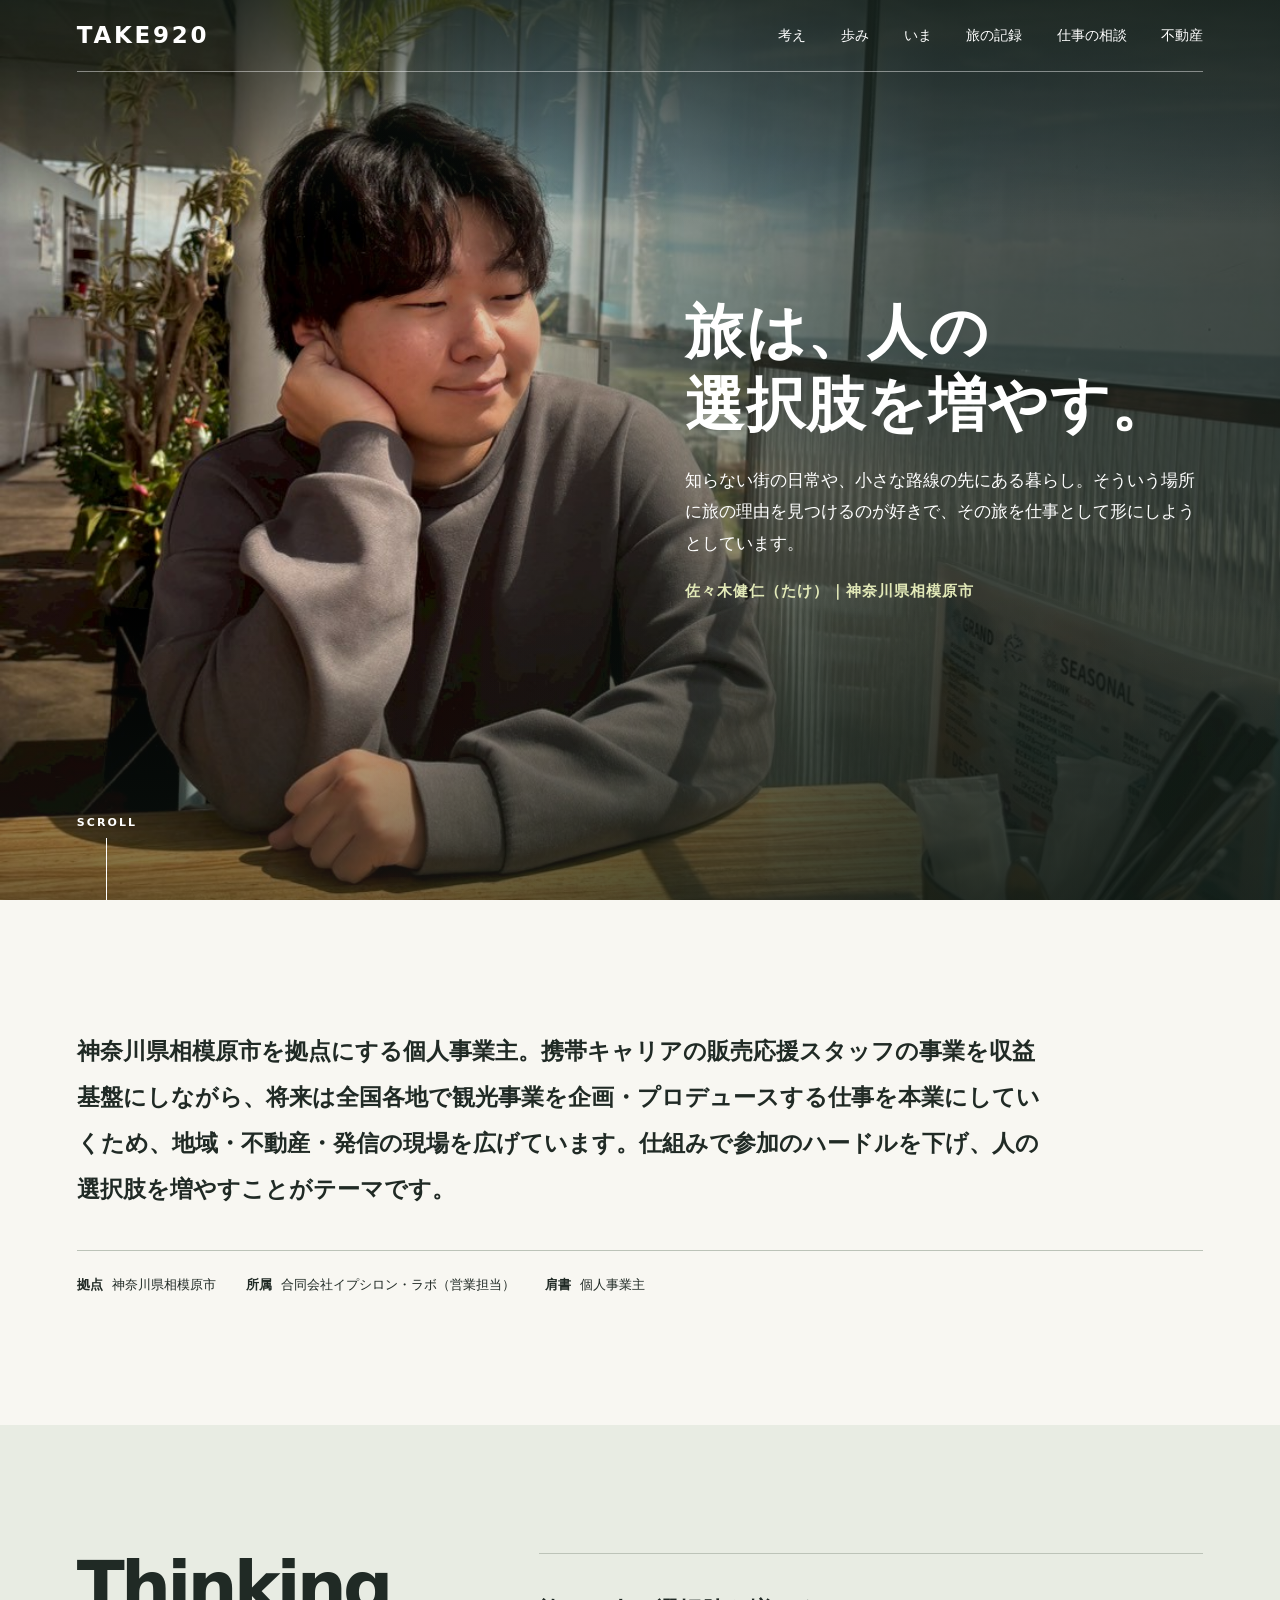
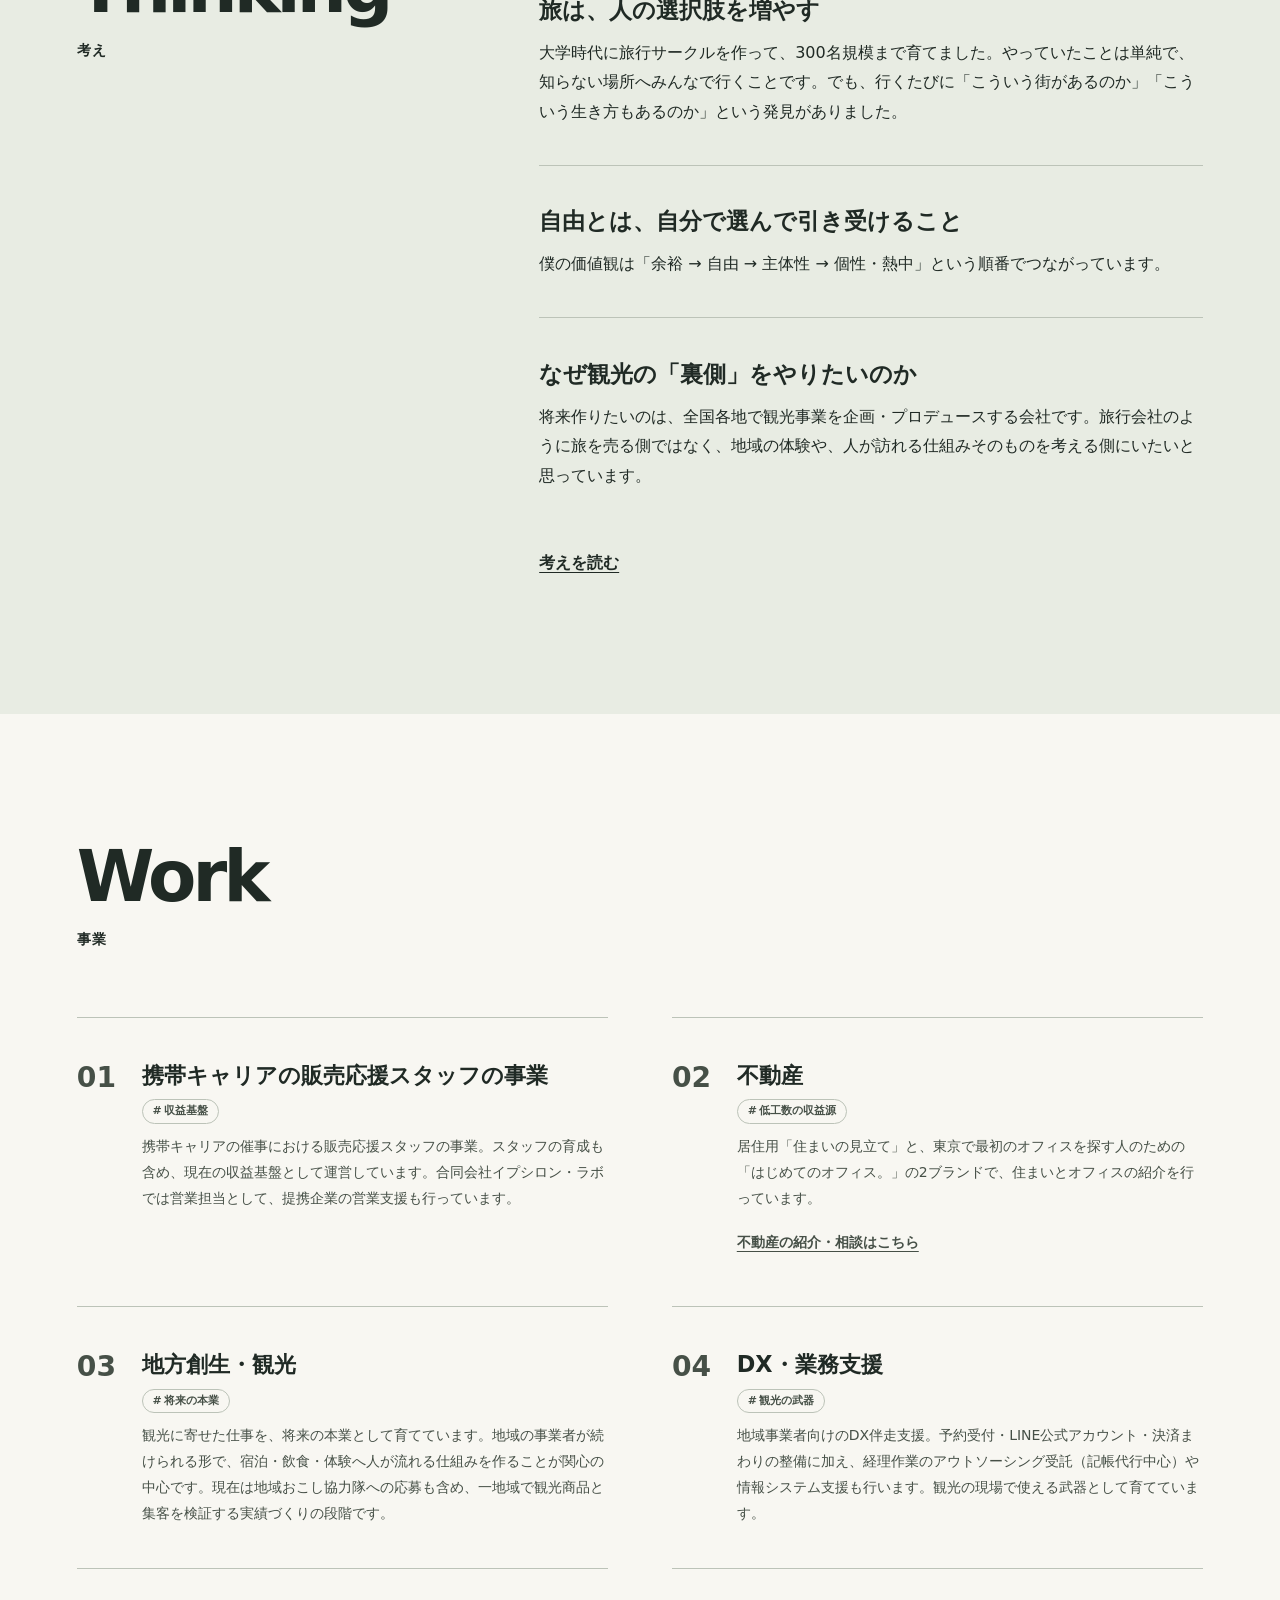
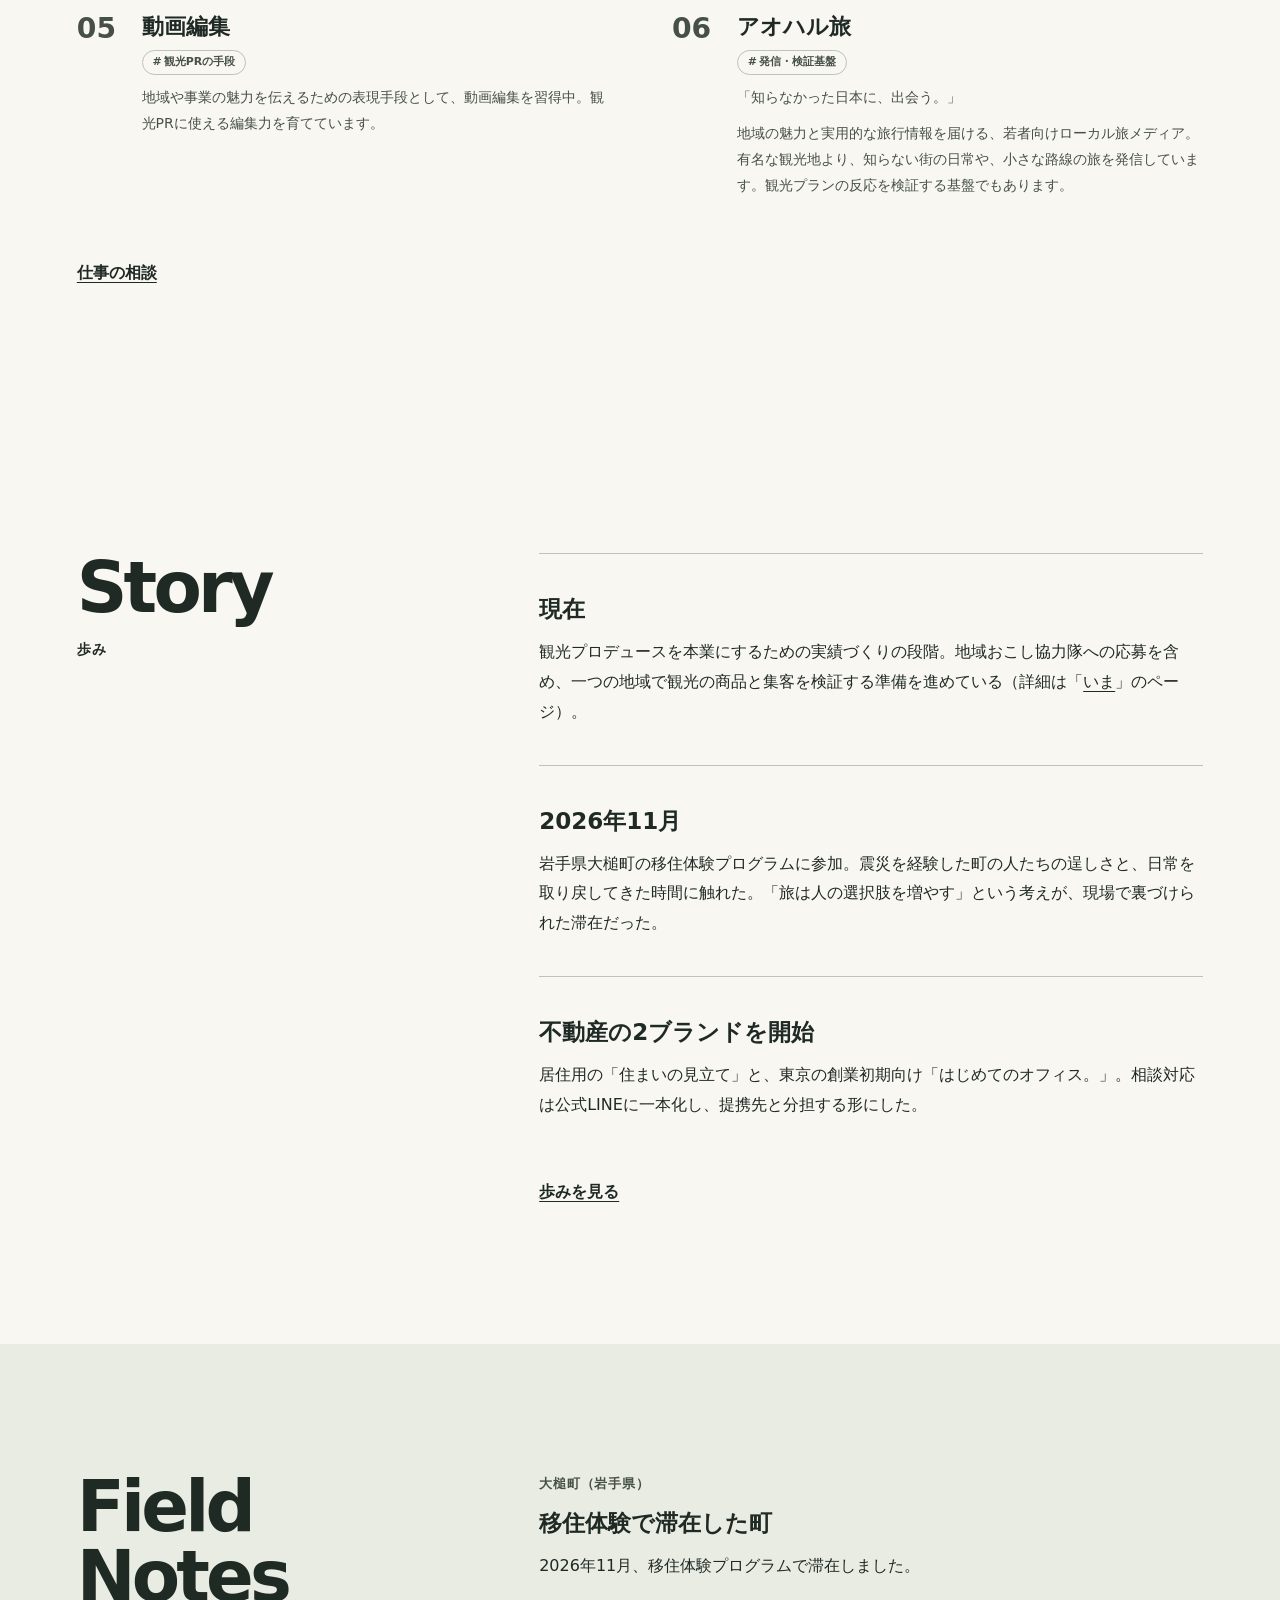
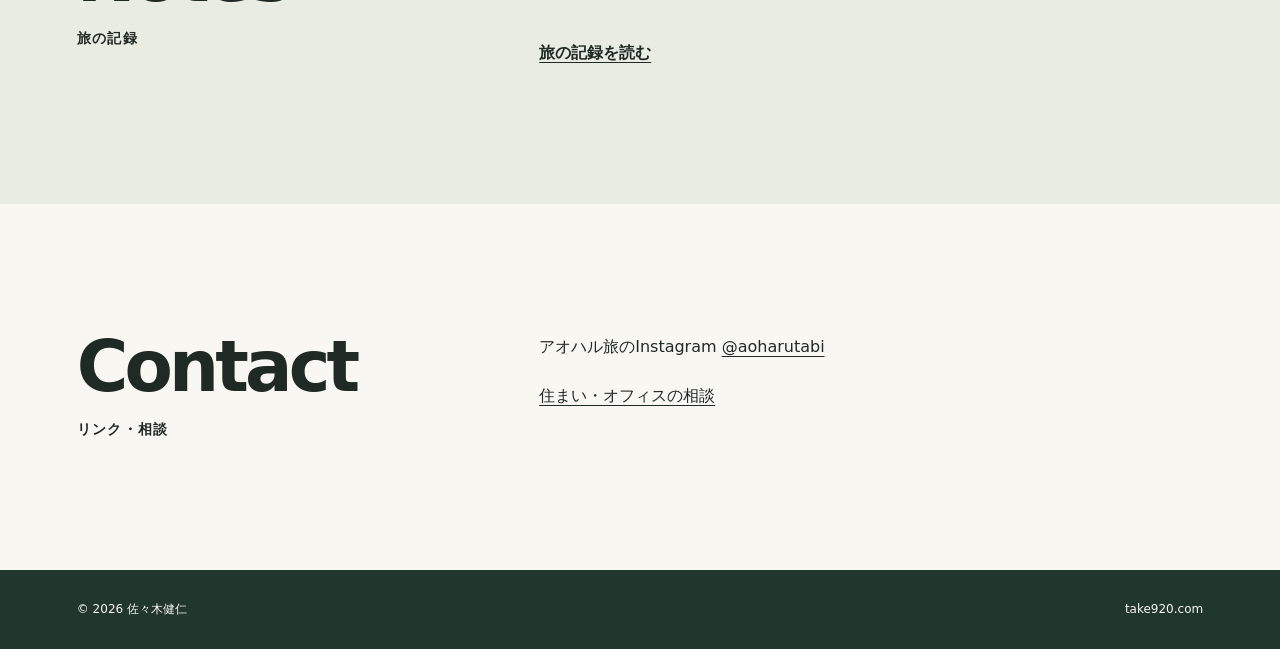
==== index.html @ 91b03bbb "全部入り再設計：トップページと共通CSSを更新" ====
<!DOCTYPE html>
<html lang="ja">
<head>
<meta charset="UTF-8">
<meta name="viewport" content="width=device-width, initial-scale=1.0">
<title>佐々木健仁（たけ）｜TAKE920</title>
<meta name="description" content="神奈川県相模原市の個人事業主、佐々木健仁（たけ）の紹介サイト。携帯キャリアの販売応援スタッフの事業を収益基盤に、全国各地で観光事業を企画・プロデュースする会社づくりを目指しています。">
<link rel="stylesheet" href="./style.css">
</head>
<body class="home">
<header>
  <div class="header-inner">
    <a class="wordmark" href="./" aria-label="TAKE920 トップページ" aria-current="page">TAKE920</a>
    <nav aria-label="サイトナビゲーション">
      <a href="./thinking/">考え</a>
      <a href="./story/">歩み</a>
      <a href="./now/">いま</a>
      <a href="./fieldnotes/">旅の記録</a>
      <a href="./work/">仕事の相談</a>
      <a href="./realestate/">不動産</a>
    </nav>
  </div>
</header>
<main>
  <div class="hero">
    <img class="hero-image" src="./profile-take-20250511.jpg" width="1108" height="1477" alt="佐々木健仁" fetchpriority="high">
    <div class="hero-inner">
      <div class="hero-heading">
        <h1><span>旅は、人の</span><span>選択肢を増やす。</span></h1>
        <p class="hero-summary">知らない街の日常や、小さな路線の先にある暮らし。そういう場所に旅の理由を見つけるのが好きで、その旅を仕事として形にしようとしています。</p>
        <p class="kicker hero-credit">佐々木健仁（たけ）｜神奈川県相模原市</p>
      </div>
      <a class="scroll-link" href="#intro" aria-label="紹介へスクロール">SCROLL</a>
    </div>
  </div>

  <div class="intro layout-width" id="intro">
    <p class="lead">神奈川県相模原市を拠点にする個人事業主。携帯キャリアの販売応援スタッフの事業を収益基盤にしながら、将来は全国各地で観光事業を企画・プロデュースする仕事を本業にしていくため、地域・不動産・発信の現場を広げています。仕組みで参加のハードルを下げ、人の選択肢を増やすことがテーマです。</p>
    <dl class="meta">
      <div class="item"><dt>拠点</dt><dd>神奈川県相模原市</dd></div>
      <div class="item"><dt>所属</dt><dd>合同会社イプシロン・ラボ（営業担当）</dd></div>
      <div class="item"><dt>肩書</dt><dd>個人事業主</dd></div>
    </dl>
  </div>

  <section class="panel vision">
    <div class="panel-inner layout-width">
      <h2><span class="heading-en" lang="en">Thinking</span><span class="heading-ja">考え</span></h2>
      <div class="panel-content">
        <article class="entry">
          <h3>旅は、人の選択肢を増やす</h3>
          <p class="text">大学時代に旅行サークルを作って、300名規模まで育てました。やっていたことは単純で、知らない場所へみんなで行くことです。でも、行くたびに「こういう街があるのか」「こういう生き方もあるのか」という発見がありました。</p>
        </article>
        <article class="entry">
          <h3>自由とは、自分で選んで引き受けること</h3>
          <p class="text">僕の価値観は「余裕 → 自由 → 主体性 → 個性・熱中」という順番でつながっています。</p>
        </article>
        <article class="entry">
          <h3>なぜ観光の「裏側」をやりたいのか</h3>
          <p class="text">将来作りたいのは、全国各地で観光事業を企画・プロデュースする会社です。旅行会社のように旅を売る側ではなく、地域の体験や、人が訪れる仕組みそのものを考える側にいたいと思っています。</p>
        </article>
        <a class="editorial-link" href="./thinking/">考えを読む</a>
      </div>
    </div>
  </section>

  <section class="panel business" id="business">
    <div class="panel-inner layout-width">
      <h2><span class="heading-en" lang="en">Work</span><span class="heading-ja">事業</span></h2>
      <div class="panel-content">
        <ol class="biz" role="list">
          <li>
            <span class="num" aria-hidden="true">01</span>
            <div>
              <h3 class="name">携帯キャリアの販売応援スタッフの事業<span class="separator">｜</span><span class="tag">収益基盤</span></h3>
              <p class="desc">携帯キャリアの催事における販売応援スタッフの事業。スタッフの育成も含め、現在の収益基盤として運営しています。合同会社イプシロン・ラボでは営業担当として、提携企業の営業支援も行っています。</p>
            </div>
          </li>
          <li>
            <span class="num" aria-hidden="true">02</span>
            <div>
              <h3 class="name">不動産<span class="separator">｜</span><span class="tag">低工数の収益源</span></h3>
              <p class="desc">居住用「住まいの見立て」と、東京で最初のオフィスを探す人のための「はじめてのオフィス。」の2ブランドで、住まいとオフィスの紹介を行っています。</p>
              <p class="desc business-link"><a href="./realestate/">不動産の紹介・相談はこちら</a></p>
            </div>
          </li>
          <li>
            <span class="num" aria-hidden="true">03</span>
            <div>
              <h3 class="name">地方創生・観光<span class="separator">｜</span><span class="tag">将来の本業</span></h3>
              <p class="desc">観光に寄せた仕事を、将来の本業として育てています。地域の事業者が続けられる形で、宿泊・飲食・体験へ人が流れる仕組みを作ることが関心の中心です。現在は地域おこし協力隊への応募も含め、一地域で観光商品と集客を検証する実績づくりの段階です。</p>
            </div>
          </li>
          <li>
            <span class="num" aria-hidden="true">04</span>
            <div>
              <h3 class="name">DX・業務支援<span class="separator">｜</span><span class="tag">観光の武器</span></h3>
              <p class="desc">地域事業者向けのDX伴走支援。予約受付・LINE公式アカウント・決済まわりの整備に加え、経理作業のアウトソーシング受託（記帳代行中心）や情報システム支援も行います。観光の現場で使える武器として育てています。</p>
            </div>
          </li>
          <li>
            <span class="num" aria-hidden="true">05</span>
            <div>
              <h3 class="name">動画編集<span class="separator">｜</span><span class="tag">観光PRの手段</span></h3>
              <p class="desc">地域や事業の魅力を伝えるための表現手段として、動画編集を習得中。観光PRに使える編集力を育てています。</p>
            </div>
          </li>
          <li>
            <span class="num" aria-hidden="true">06</span>
            <div>
              <h3 class="name">アオハル旅<span class="separator">｜</span><span class="tag">発信・検証基盤</span></h3>
              <p class="desc">「知らなかった日本に、出会う。」</p>
              <p class="desc">地域の魅力と実用的な旅行情報を届ける、若者向けローカル旅メディア。有名な観光地より、知らない街の日常や、小さな路線の旅を発信しています。観光プランの反応を検証する基盤でもあります。</p>
            </div>
          </li>
        </ol>
        <a class="editorial-link" href="./work/">仕事の相談</a>
      </div>
    </div>
  </section>

  <section class="panel story-preview">
    <div class="panel-inner layout-width">
      <h2><span class="heading-en" lang="en">Story</span><span class="heading-ja">歩み</span></h2>
      <div class="panel-content">
        <ol class="timeline" role="list">
          <li>
            <h3>現在</h3>
            <p class="text">観光プロデュースを本業にするための実績づくりの段階。地域おこし協力隊への応募を含め、一つの地域で観光の商品と集客を検証する準備を進めている（詳細は「<a href="./now/">いま</a>」のページ）。</p>
          </li>
          <li>
            <h3>2026年11月</h3>
            <p class="text">岩手県大槌町の移住体験プログラムに参加。震災を経験した町の人たちの逞しさと、日常を取り戻してきた時間に触れた。「旅は人の選択肢を増やす」という考えが、現場で裏づけられた滞在だった。</p>
          </li>
          <li>
            <h3>不動産の2ブランドを開始</h3>
            <p class="text">居住用の「住まいの見立て」と、東京の創業初期向け「はじめてのオフィス。」。相談対応は公式LINEに一本化し、提携先と分担する形にした。</p>
          </li>
        </ol>
        <a class="editorial-link" href="./story/">歩みを見る</a>
      </div>
    </div>
  </section>

  <section class="panel field-preview">
    <div class="panel-inner layout-width">
      <h2><span class="heading-en" lang="en">Field Notes</span><span class="heading-ja">旅の記録</span></h2>
      <div class="panel-content">
        <p class="field-location">大槌町（岩手県）</p>
        <article class="entry">
          <h3>移住体験で滞在した町</h3>
          <p class="text">2026年11月、移住体験プログラムで滞在しました。</p>
        </article>
        <a class="editorial-link" href="./fieldnotes/">旅の記録を読む</a>
      </div>
    </div>
  </section>

  <section class="panel contact">
    <div class="panel-inner layout-width">
      <h2><span class="heading-en" lang="en">Contact</span><span class="heading-ja">リンク・相談</span></h2>
      <div class="panel-content">
        <p class="text">アオハル旅のInstagram <a href="https://www.instagram.com/aoharutabi/" rel="noopener">@aoharutabi</a></p>
        <p class="text"><a href="./realestate/">住まい・オフィスの相談</a></p>
      </div>
    </div>
  </section>

</main>
<footer>
  <div class="footer-inner layout-width">
    <span>© 2026 佐々木健仁</span>
    <span>take920.com</span>
  </div>
</footer>
</body>
</html>
---- style.css ----
:root {
  color-scheme: light;
  --paper: #f8f7f2;
  --ink: #202a25;
  --secondary: #465047;
  --rule: #bcc3b8;
  --wash: #e8ece3;
  --deep: #21362d;
  --accent: #e2e9b8;
  --gutter: clamp(22px, 6vw, 96px);
  --reading: 42em;
}

* { box-sizing: border-box; }

body {
  margin: 0;
  background: var(--paper);
  color: var(--ink);
  font-family: "Hiragino Sans", "Yu Gothic", Meiryo, system-ui, sans-serif;
  line-height: 1.85;
}

h1, h2, h3, p, dl, dd, ol { margin: 0; }
a { color: inherit; text-underline-offset: .26em; }
a:focus-visible { outline: 2px solid currentColor; outline-offset: 5px; }
.layout-width { width: min(100% - 2 * var(--gutter), 1200px); margin-inline: auto; }

header {
  position: absolute;
  z-index: 1;
  inset: 0 0 auto;
  color: #fff;
}

.header-inner {
  display: flex;
  align-items: center;
  justify-content: space-between;
  gap: 14px;
  margin-inline: var(--gutter);
  min-height: 72px;
  border-bottom: 1px solid #ffffff70;
}

.wordmark { font-size: clamp(15px, 2vw, 23px); font-weight: 900; letter-spacing: .12em; }
nav { display: flex; flex-wrap: wrap; justify-content: flex-end; gap: 4px clamp(12px, 2.7vw, 40px); }
nav a { padding-block: 10px; font-size: clamp(11px, 1.1vw, 14px); text-decoration: none; }
nav a:hover { text-decoration: underline; }

.hero {
  position: relative;
  isolation: isolate;
  display: grid;
  min-height: 100vh;
  min-height: 100svh;
  background: var(--deep);
  color: #fff;
}

.hero-image, .hero::after {
  position: absolute;
  z-index: -1;
  inset: 0;
  width: 100%;
  height: 100%;
}

.hero-image { object-fit: cover; object-position: center 53%; }

.hero::after {
  content: "";
  background:
    linear-gradient(180deg, #111c17bf 0%, transparent 25%, transparent 66%, #111c1799 100%),
    linear-gradient(90deg, transparent 29%, #111c17b3 73%, #111c17c7);
}

.hero-inner {
  display: grid;
  align-items: center;
  padding: 112px var(--gutter);
}

.hero-heading { justify-self: end; width: min(46%, 670px); }
.kicker { color: var(--accent); font-size: clamp(11px, 1.2vw, 15px); font-weight: 700; letter-spacing: .18em; }
.hero h1 { margin-top: 14px; font-size: clamp(40px, 6.7vw, 112px); line-height: 1.16; letter-spacing: .025em; }
.hero h1 > span { display: block; }
.hero h1 .hero-subtitle { margin-top: .4em; font-size: .48em; letter-spacing: .12em; }
.hero-english, .heading-en { font-family: system-ui, sans-serif; }

.scroll-link {
  position: absolute;
  bottom: 0;
  left: var(--gutter);
  display: grid;
  justify-items: center;
  gap: 9px;
  font: 650 11px/1.2 system-ui, sans-serif;
  letter-spacing: .19em;
  text-decoration: none;
}

.scroll-link::after { content: ""; width: 1px; height: clamp(32px, 7vh, 62px); background: currentColor; }
.scroll-link:hover { color: var(--accent); }

.estate .hero-heading { justify-self: start; width: auto; }
.estate .hero-image { object-position: 57% center; }
.estate .hero::after {
  background:
    linear-gradient(180deg, #111c17a6 0%, transparent 29%, transparent 66%, #111c1799 100%),
    linear-gradient(90deg, #111c17bb, #111c1766 48%, transparent 82%);
}

.intro {
  display: grid;
  gap: clamp(18px, 3vw, 44px);
  padding-block: clamp(64px, 10vw, 150px);
}

.lead { max-width: var(--reading); font-size: clamp(17px, 2vw, 23px); line-height: 2; font-weight: 600; }
.estate .intro .lead + .lead { font-size: clamp(16px, 1.65vw, 20px); font-weight: 400; }
.meta { display: flex; flex-wrap: wrap; gap: 8px 30px; padding-top: 22px; border-top: 1px solid var(--rule); font-size: 13px; }
.meta dt, .meta dd { display: inline; }
.meta dt { margin-right: 9px; font-weight: 700; }

.panel { padding-block: clamp(65px, 10vw, 145px); }
.panel-inner {
  display: grid;
  grid-template-columns: minmax(0, .9fr) minmax(0, 1.5fr);
  align-items: start;
  gap: clamp(26px, 5vw, 92px);
}

.heading-en {
  display: block;
  font-size: clamp(40px, 5.5vw, 88px);
  font-weight: 850;
  line-height: 1;
  letter-spacing: -.055em;
}

.heading-ja { display: block; margin-top: 14px; font-size: 14px; font-weight: 650; letter-spacing: .09em; }
.text { max-width: var(--reading); }
.text + .text { margin-top: 1.2em; }
.vision, .consultation { background: var(--wash); }
.campaign, .values-section { background: var(--deep); color: var(--paper); }
.campaign .heading-en, .values-section .heading-en { color: var(--accent); }
.campaign .text { font-size: clamp(16px, 2vw, 23px); }
.values { font-size: clamp(18px, 2.1vw, 28px); font-weight: 700; color: var(--accent); margin-bottom: 18px; }
.arrow { margin-inline: .25em; }

.business .panel-inner { grid-template-columns: 1fr; }
.biz { display: grid; grid-template-columns: repeat(2, minmax(0, 1fr)); gap: 0 clamp(28px, 5vw, 76px); padding: 0; list-style: none; }
.biz li, .brand { padding-block: clamp(20px, 3.2vw, 44px); border-top: 1px solid var(--rule); }
.biz li { display: grid; grid-template-columns: auto minmax(0, 1fr); gap: clamp(12px, 2vw, 28px); }
.num { color: var(--secondary); font: 600 clamp(19px, 2.2vw, 30px)/1.35 system-ui, sans-serif; font-variant-numeric: tabular-nums; }
.name { font-size: clamp(17px, 1.75vw, 23px); line-height: 1.5; }
.desc { margin-top: 10px; color: var(--secondary); font-size: 14px; }
.tag {
  display: table;
  margin-top: 7px;
  padding: 3px 10px;
  border: 1px solid var(--rule);
  border-radius: 999px;
  color: var(--secondary);
  font-size: 11px;
  font-weight: 600;
  line-height: 1.5;
}

.tag::before { content: "#" / ""; margin-right: .18em; }
.separator { position: absolute; width: 1px; height: 1px; overflow: hidden; clip-path: inset(50%); }
.business-link a, .back-link a { display: inline-block; padding-block: 9px; font-weight: 700; }
.brand-tagline .tag { margin-bottom: 7px; }
.brand-link { margin-top: 18px; }
.brand-link a {
  display: inline-block;
  padding: 12px 18px;
  background: var(--deep);
  color: #fff;
  font-size: 14px;
  font-weight: 700;
  text-decoration: none;
}
.brand-link a:hover { background: #365143; text-decoration: underline; }
.back-link { padding-block: 34px; }
footer { background: var(--deep); color: var(--paper); }
.footer-inner { display: flex; flex-wrap: wrap; justify-content: space-between; gap: 10px; padding-block: 28px; font-size: 12px; }

@media (max-width: 780px) {
  .header-inner { min-height: 60px; }
  .hero-image { object-position: 43% center; }
  .hero::after, .estate .hero::after {
    background: linear-gradient(180deg, #111c17bf, transparent 23%, transparent 40%, #111c17eb 100%);
  }
  .hero-inner { align-items: end; padding-bottom: 112px; }
  .hero-heading { justify-self: start; width: auto; }
  .hero h1 { font-size: clamp(38px, 10.8vw, 70px); }
  .panel-inner, .biz { grid-template-columns: 1fr; }
  .heading-ja { margin-top: 9px; }
}

@media (prefers-reduced-motion: no-preference) {
  .hero-heading > *, .hero h1 > span { animation: arrive .65s ease-out both; }
  .hero h1 { animation: none; }
  .hero h1 > span:first-child { animation-delay: .13s; }
  .hero h1 > span + span { animation-delay: .28s; }

  @supports (animation-timeline: view()) {
    .panel h2 {
      animation: arrive linear both;
      animation-timeline: view();
      animation-range: entry 10% entry 85%;
    }
  }

  @keyframes arrive {
    from { opacity: .45; transform: translateY(12px); }
    to { opacity: 1; transform: translateY(0); }
  }
}

.consultation .heading-en { font-size: clamp(40px, 4.6vw, 72px); }

@media (prefers-color-scheme: dark) {
  :root {
    color-scheme: dark;
    --paper: #18211c;
    --ink: #f1f2e9;
    --secondary: #c9d2c5;
    --rule: #526156;
    --wash: #232f27;
    --deep: #263b31;
  }

  .campaign, .values-section, footer { color: var(--ink); }
}

.wordmark { text-decoration: none; }
nav a[aria-current="page"] { text-decoration: underline; text-underline-offset: .4em; }

.home .hero h1 {
  margin-top: 0;
  max-width: 11em;
  font-size: clamp(37px, 4.6vw, 78px);
  line-height: 1.24;
}

.hero-summary {
  max-width: 31em;
  margin-top: 24px;
  font-size: clamp(14px, 1.3vw, 18px);
  line-height: 1.9;
}

.hero-credit { margin-top: 18px; letter-spacing: .07em; }
.field-preview { background: var(--wash); }
.field-preview .field-location + .entry { border-top: 0; padding-top: 4px; }

.chapter header { position: relative; background: var(--deep); }
.chapter-hero {
  padding-block: clamp(64px, 10vw, 148px);
  background: var(--deep);
  color: #f8f7f2;
}

.chapter-hero .heading-en {
  color: var(--accent);
  font-size: clamp(52px, 10vw, 150px);
  overflow-wrap: anywhere;
}

.chapter-hero .heading-ja { font-size: clamp(15px, 2vw, 23px); }
.chapter-body { padding-block: clamp(56px, 8vw, 112px); }
.chapter-lead { max-width: 39em; font-size: clamp(17px, 2vw, 23px); line-height: 1.9; }
.chapter-lead + .entries { margin-top: clamp(32px, 5vw, 66px); }
.chapter-section + .chapter-section { margin-top: clamp(44px, 7vw, 96px); }
.chapter-section > h2 { margin-bottom: 22px; }

.entry, .timeline > li, .status-list > li, .services > li {
  border-top: 1px solid var(--rule);
  padding-block: clamp(20px, 3vw, 42px);
}

.chapter .entry {
  display: grid;
  justify-items: start;
}

.entry h2, .entry h3, .timeline h2, .timeline h3, .status-list h3, .services h3 {
  font-size: clamp(17px, 1.8vw, 25px);
  line-height: 1.5;
}

.entry h2 + .text, .entry h3 + .text, .timeline h2 + .text, .timeline h3 + .text,
.status-list h3 + .text, .services h3 + .text { margin-top: .65em; }

.timeline, .status-list, .services { list-style: none; padding: 0; }
.chapter .timeline > li, .chapter .services > li {
  display: grid;
  grid-template-columns: minmax(0, .85fr) minmax(0, 1.45fr);
  align-items: baseline;
  gap: 10px clamp(20px, 5vw, 80px);
}
.chapter .timeline .text, .chapter .services .text { margin-top: 0; }
.field-location, .updated { color: var(--secondary); font-size: 13px; font-weight: 700; letter-spacing: .06em; }
.field-location { margin-bottom: 6px; }
.field-note figure { width: min(100%, 760px); margin: 22px 0; }
.field-note figure img { display: block; width: 100%; height: auto; }
.field-note figcaption { margin-top: 8px; color: var(--secondary); font-size: 13px; }
.chapter-links { margin-block: 14px; }
.editorial-link {
  display: inline-block;
  margin-top: 10px;
  padding: 9px 0;
  font-weight: 700;
  text-decoration-thickness: 1px;
}
.editorial-link:hover { text-decoration-thickness: 2px; }
.primary-link {
  padding: 12px 20px;
  color: #fff;
  background: var(--deep);
  text-decoration: none;
}
.primary-link:hover { background: #365143; text-decoration: underline; }

@media (max-width: 780px) {
  .home .hero h1 { font-size: clamp(30px, 9.6vw, 62px); }
  .home .hero::after {
    background: linear-gradient(180deg, #111c17c9, transparent 25%, transparent 36%, #111c17d9 72%, #111c17fa);
  }
  .hero-summary { margin-top: 12px; }
  .hero-credit { margin-top: 12px; }
  .chapter .timeline > li, .chapter .services > li { grid-template-columns: 1fr; }
}

@media (max-width: 560px) {
  .header-inner {
    min-height: 0;
    flex-direction: column;
    align-items: start;
    gap: 0;
    padding-top: 10px;
  }
  nav { justify-content: start; column-gap: clamp(7px, 2.7vw, 13px); }
  nav a { padding-block: 8px; }
  .chapter-hero .heading-en { font-size: clamp(46px, 13vw, 75px); }
}
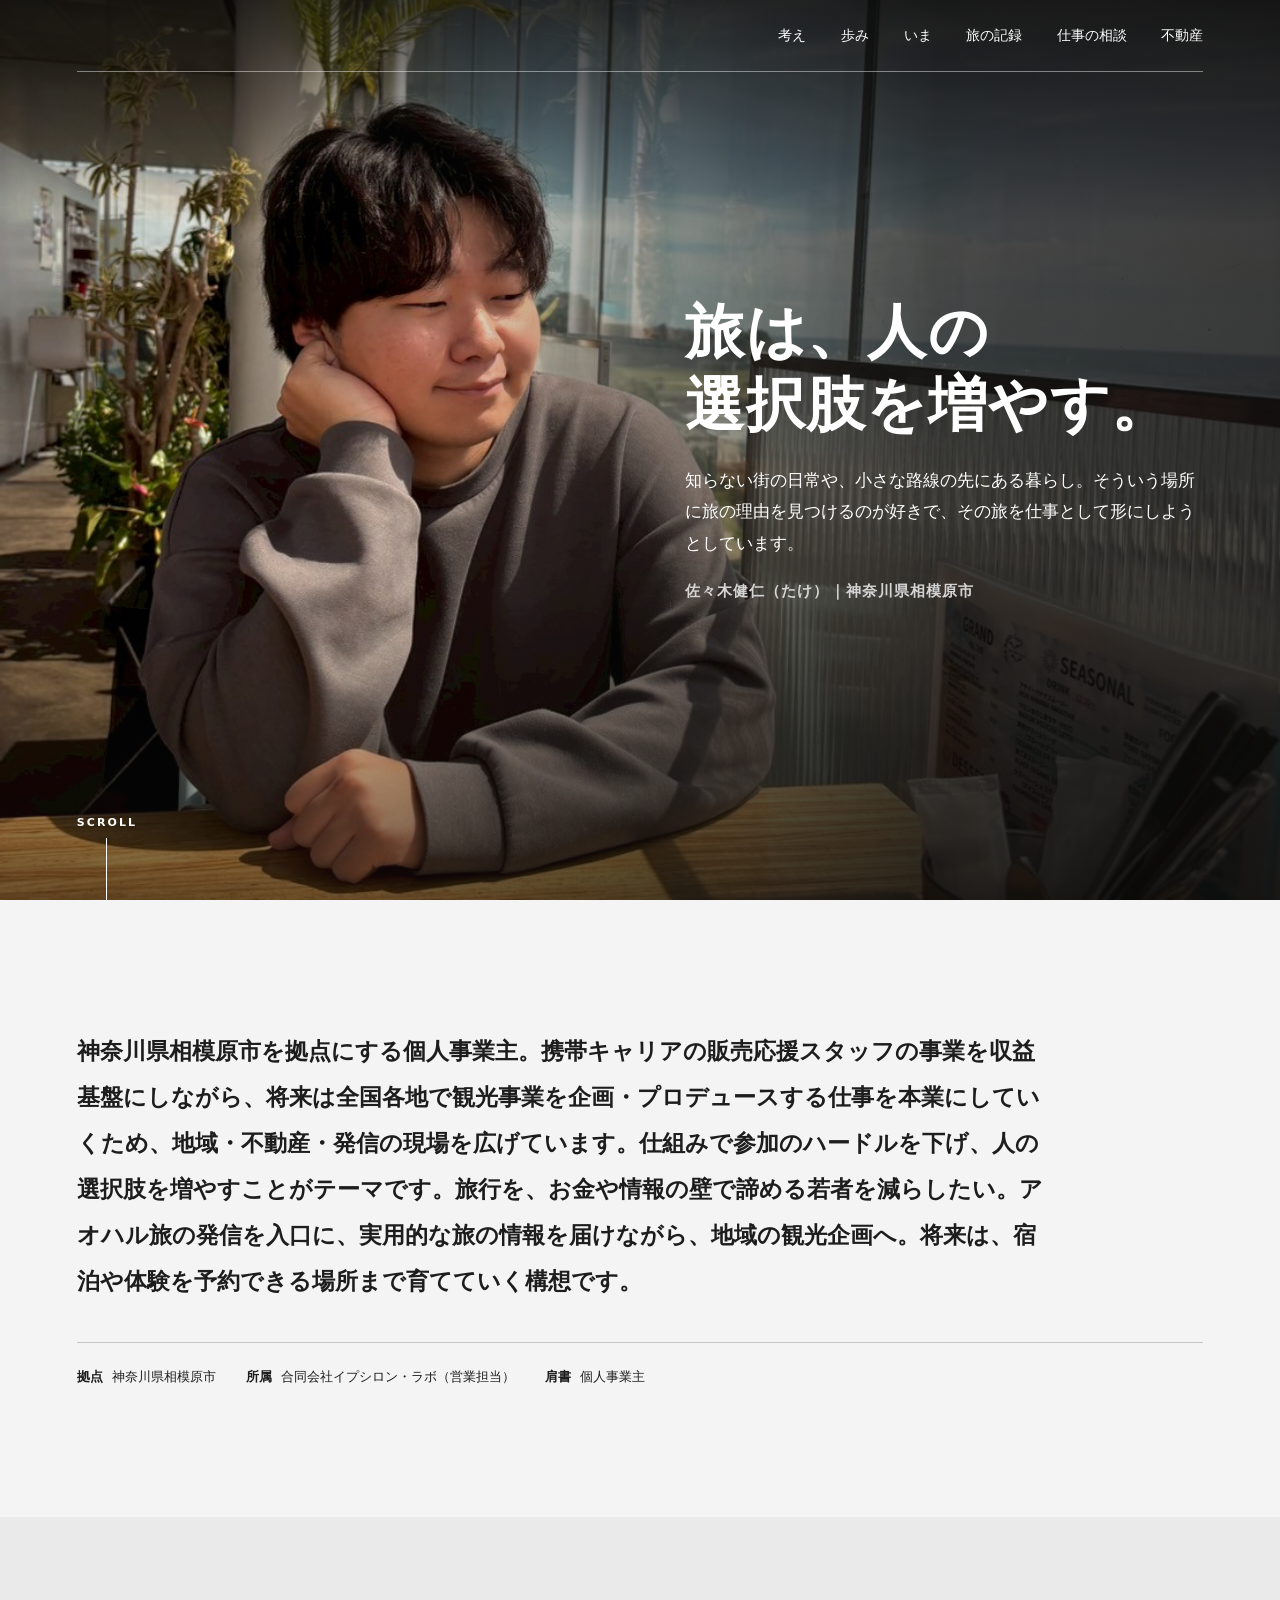
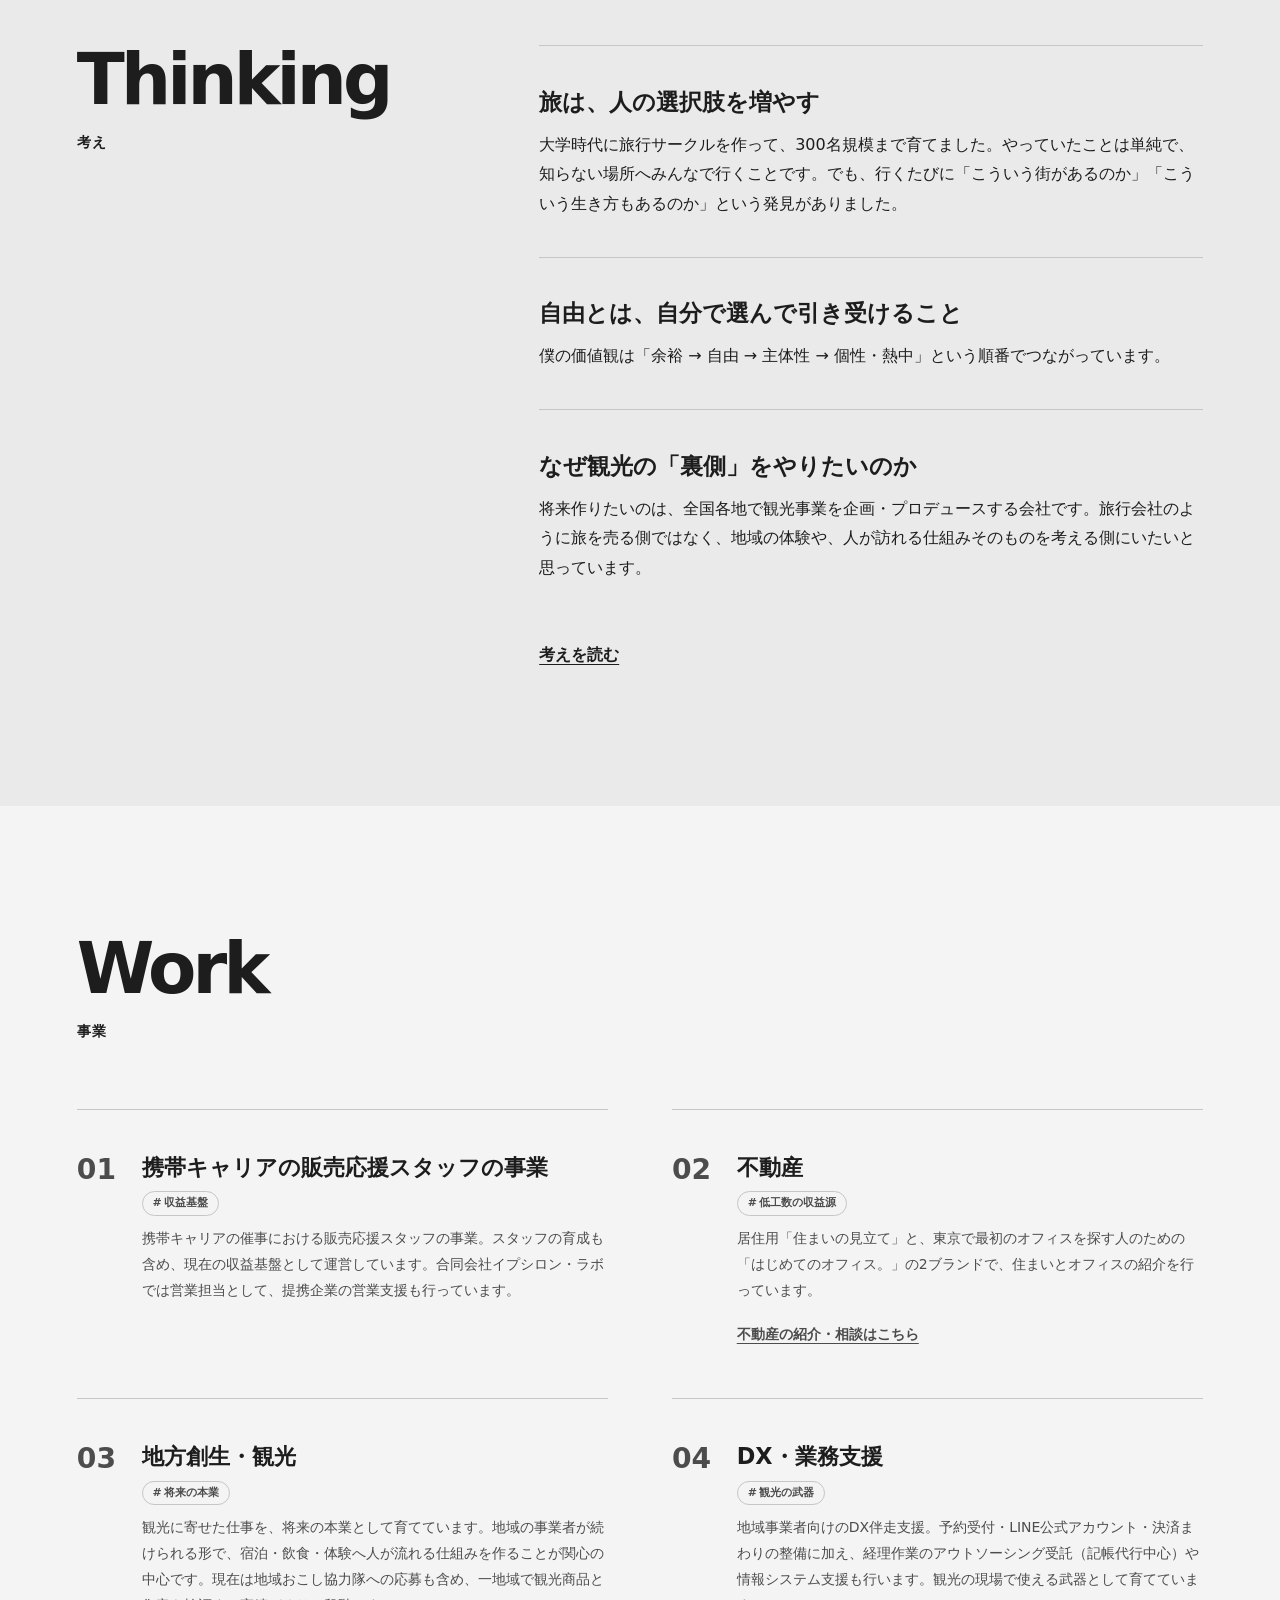
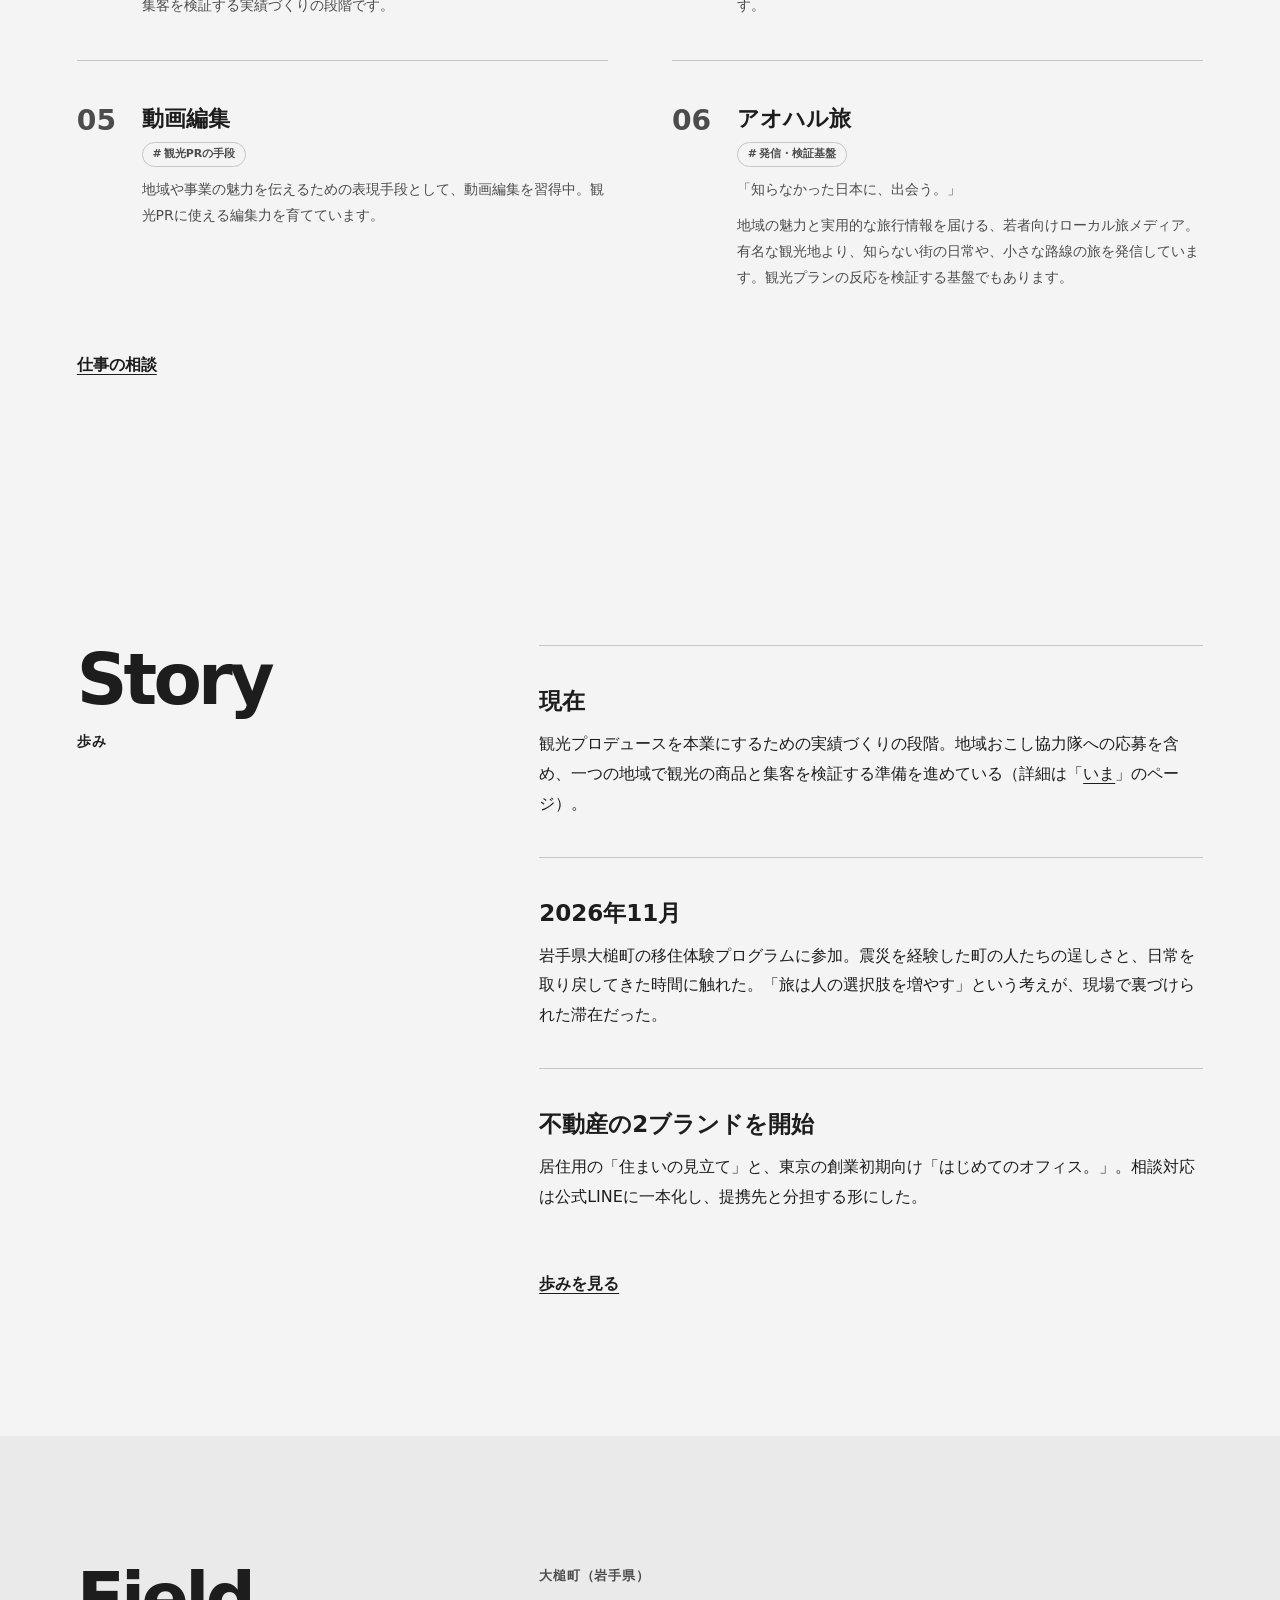
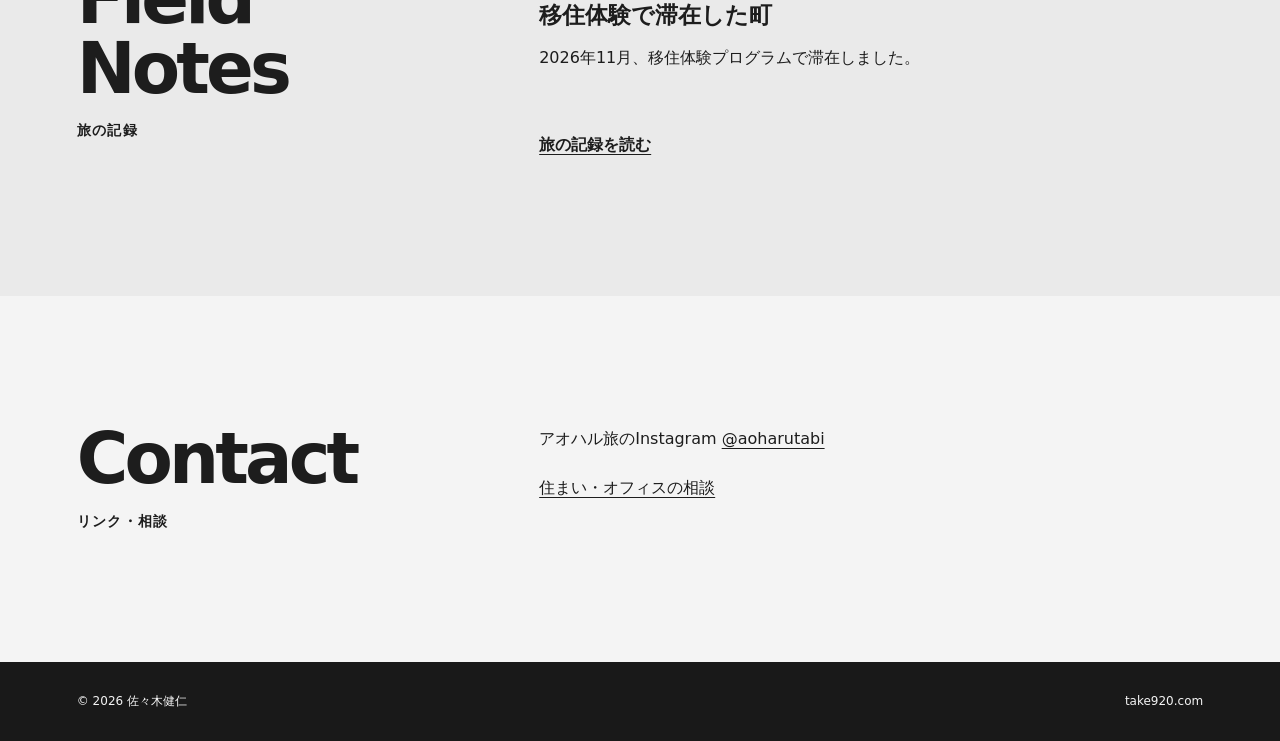
==== commit 9f2f07b0: "Add travel accessibility purpose to intro" ====
--- a/index.html
+++ b/index.html
@@ -35,7 +35,7 @@
   </div>
 
   <div class="intro layout-width" id="intro">
-    <p class="lead">神奈川県相模原市を拠点にする個人事業主。携帯キャリアの販売応援スタッフの事業を収益基盤にしながら、将来は全国各地で観光事業を企画・プロデュースする仕事を本業にしていくため、地域・不動産・発信の現場を広げています。仕組みで参加のハードルを下げ、人の選択肢を増やすことがテーマです。</p>
+    <p class="lead">神奈川県相模原市を拠点にする個人事業主。携帯キャリアの販売応援スタッフの事業を収益基盤にしながら、将来は全国各地で観光事業を企画・プロデュースする仕事を本業にしていくため、地域・不動産・発信の現場を広げています。仕組みで参加のハードルを下げ、人の選択肢を増やすことがテーマです。旅行を、お金や情報の壁で諦める若者を減らしたい。アオハル旅の発信を入口に、実用的な旅の情報を届けながら、地域の観光企画へ。将来は、宿泊や体験を予約できる場所まで育てていく構想です。</p>
     <dl class="meta">
       <div class="item"><dt>拠点</dt><dd>神奈川県相模原市</dd></div>
       <div class="item"><dt>所属</dt><dd>合同会社イプシロン・ラボ（営業担当）</dd></div>
--- a/style.css
+++ b/style.css
@@ -1,12 +1,12 @@
 :root {
   color-scheme: light;
-  --paper: #f8f7f2;
-  --ink: #202a25;
-  --secondary: #465047;
-  --rule: #bcc3b8;
-  --wash: #e8ece3;
-  --deep: #21362d;
-  --accent: #e2e9b8;
+  --paper: #f4f4f4;
+  --ink: #1d1d1d;
+  --secondary: #4c4c4c;
+  --rule: #c6c6c6;
+  --wash: #eaeaea;
+  --deep: #191919;
+  --accent: #d4d4d4;
   --gutter: clamp(22px, 6vw, 96px);
   --reading: 42em;
 }
@@ -36,7 +36,7 @@
 .header-inner {
   display: flex;
   align-items: center;
-  justify-content: space-between;
+  justify-content: flex-end;
   gap: 14px;
   margin-inline: var(--gutter);
   min-height: 72px;
@@ -71,8 +71,8 @@
 .hero::after {
   content: "";
   background:
-    linear-gradient(180deg, #111c17bf 0%, transparent 25%, transparent 66%, #111c1799 100%),
-    linear-gradient(90deg, transparent 29%, #111c17b3 73%, #111c17c7);
+    linear-gradient(180deg, #0a0a0abf 0%, transparent 25%, transparent 66%, #0a0a0a99 100%),
+    linear-gradient(90deg, transparent 29%, #0a0a0ab3 73%, #0a0a0ac7);
 }
 
 .hero-inner {
@@ -107,8 +107,8 @@
 .estate .hero-image { object-position: 57% center; }
 .estate .hero::after {
   background:
-    linear-gradient(180deg, #111c17a6 0%, transparent 29%, transparent 66%, #111c1799 100%),
-    linear-gradient(90deg, #111c17bb, #111c1766 48%, transparent 82%);
+    linear-gradient(180deg, #0a0a0aa6 0%, transparent 29%, transparent 66%, #0a0a0a99 100%),
+    linear-gradient(90deg, #0a0a0abb, #0a0a0a66 48%, transparent 82%);
 }
 
 .intro {
@@ -182,7 +182,7 @@
   font-weight: 700;
   text-decoration: none;
 }
-.brand-link a:hover { background: #365143; text-decoration: underline; }
+.brand-link a:hover { background: #3a3a3a; text-decoration: underline; }
 .back-link { padding-block: 34px; }
 footer { background: var(--deep); color: var(--paper); }
 .footer-inner { display: flex; flex-wrap: wrap; justify-content: space-between; gap: 10px; padding-block: 28px; font-size: 12px; }
@@ -191,7 +191,7 @@
   .header-inner { min-height: 60px; }
   .hero-image { object-position: 43% center; }
   .hero::after, .estate .hero::after {
-    background: linear-gradient(180deg, #111c17bf, transparent 23%, transparent 40%, #111c17eb 100%);
+    background: linear-gradient(180deg, #0a0a0abf, transparent 23%, transparent 40%, #0a0a0aeb 100%);
   }
   .hero-inner { align-items: end; padding-bottom: 112px; }
   .hero-heading { justify-self: start; width: auto; }
@@ -225,18 +225,19 @@
 @media (prefers-color-scheme: dark) {
   :root {
     color-scheme: dark;
-    --paper: #18211c;
-    --ink: #f1f2e9;
-    --secondary: #c9d2c5;
-    --rule: #526156;
-    --wash: #232f27;
-    --deep: #263b31;
+    --paper: #131313;
+    --ink: #f0f0f0;
+    --secondary: #c4c4c4;
+    --rule: #4a4a4a;
+    --wash: #202020;
+    --deep: #232323;
+    --accent: #e3e3e3;
   }
 
   .campaign, .values-section, footer { color: var(--ink); }
 }
 
-.wordmark { text-decoration: none; }
+.wordmark { display: none; }
 nav a[aria-current="page"] { text-decoration: underline; text-underline-offset: .4em; }
 
 .home .hero h1 {
@@ -261,7 +262,7 @@
 .chapter-hero {
   padding-block: clamp(64px, 10vw, 148px);
   background: var(--deep);
-  color: #f8f7f2;
+  color: #f4f4f4;
 }
 
 .chapter-hero .heading-en {
@@ -323,12 +324,12 @@
   background: var(--deep);
   text-decoration: none;
 }
-.primary-link:hover { background: #365143; text-decoration: underline; }
+.primary-link:hover { background: #3a3a3a; text-decoration: underline; }
 
 @media (max-width: 780px) {
   .home .hero h1 { font-size: clamp(30px, 9.6vw, 62px); }
   .home .hero::after {
-    background: linear-gradient(180deg, #111c17c9, transparent 25%, transparent 36%, #111c17d9 72%, #111c17fa);
+    background: linear-gradient(180deg, #0a0a0ac9, transparent 25%, transparent 36%, #0a0a0ad9 72%, #0a0a0afa);
   }
   .hero-summary { margin-top: 12px; }
   .hero-credit { margin-top: 12px; }
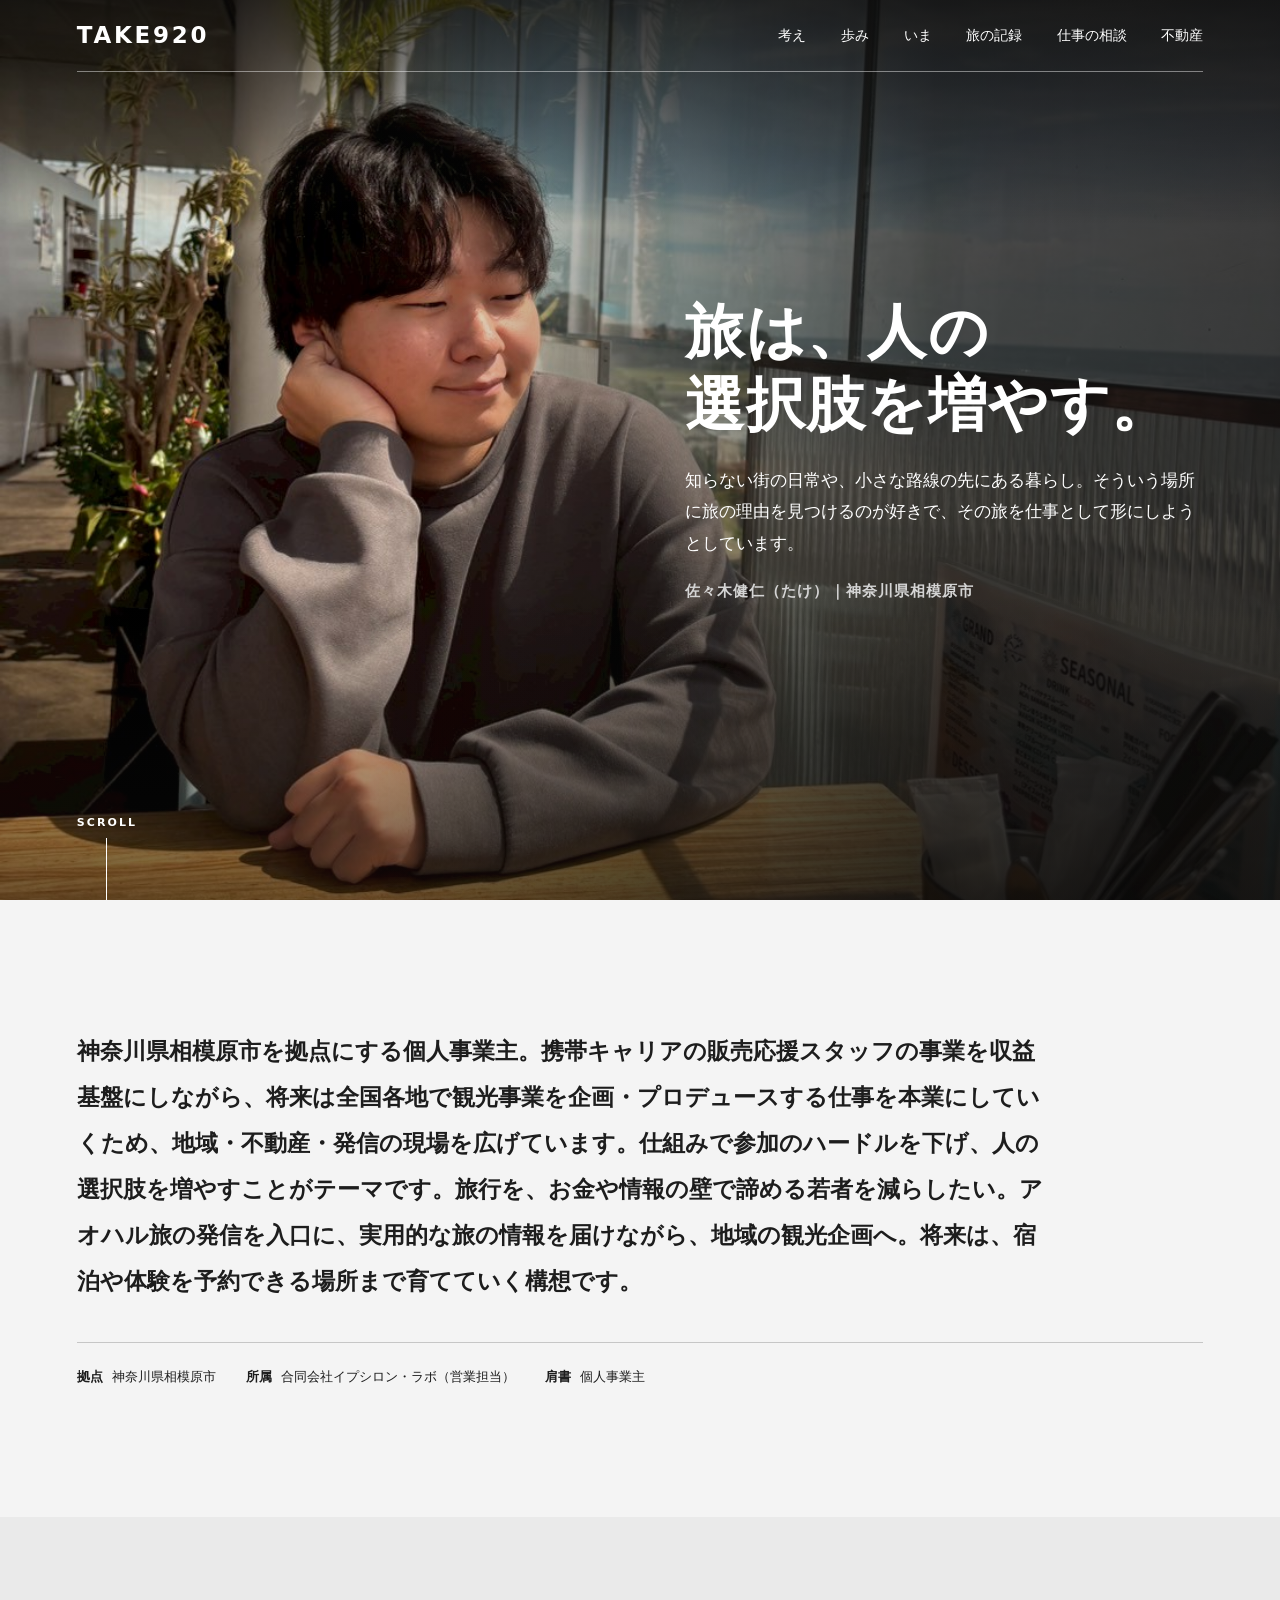
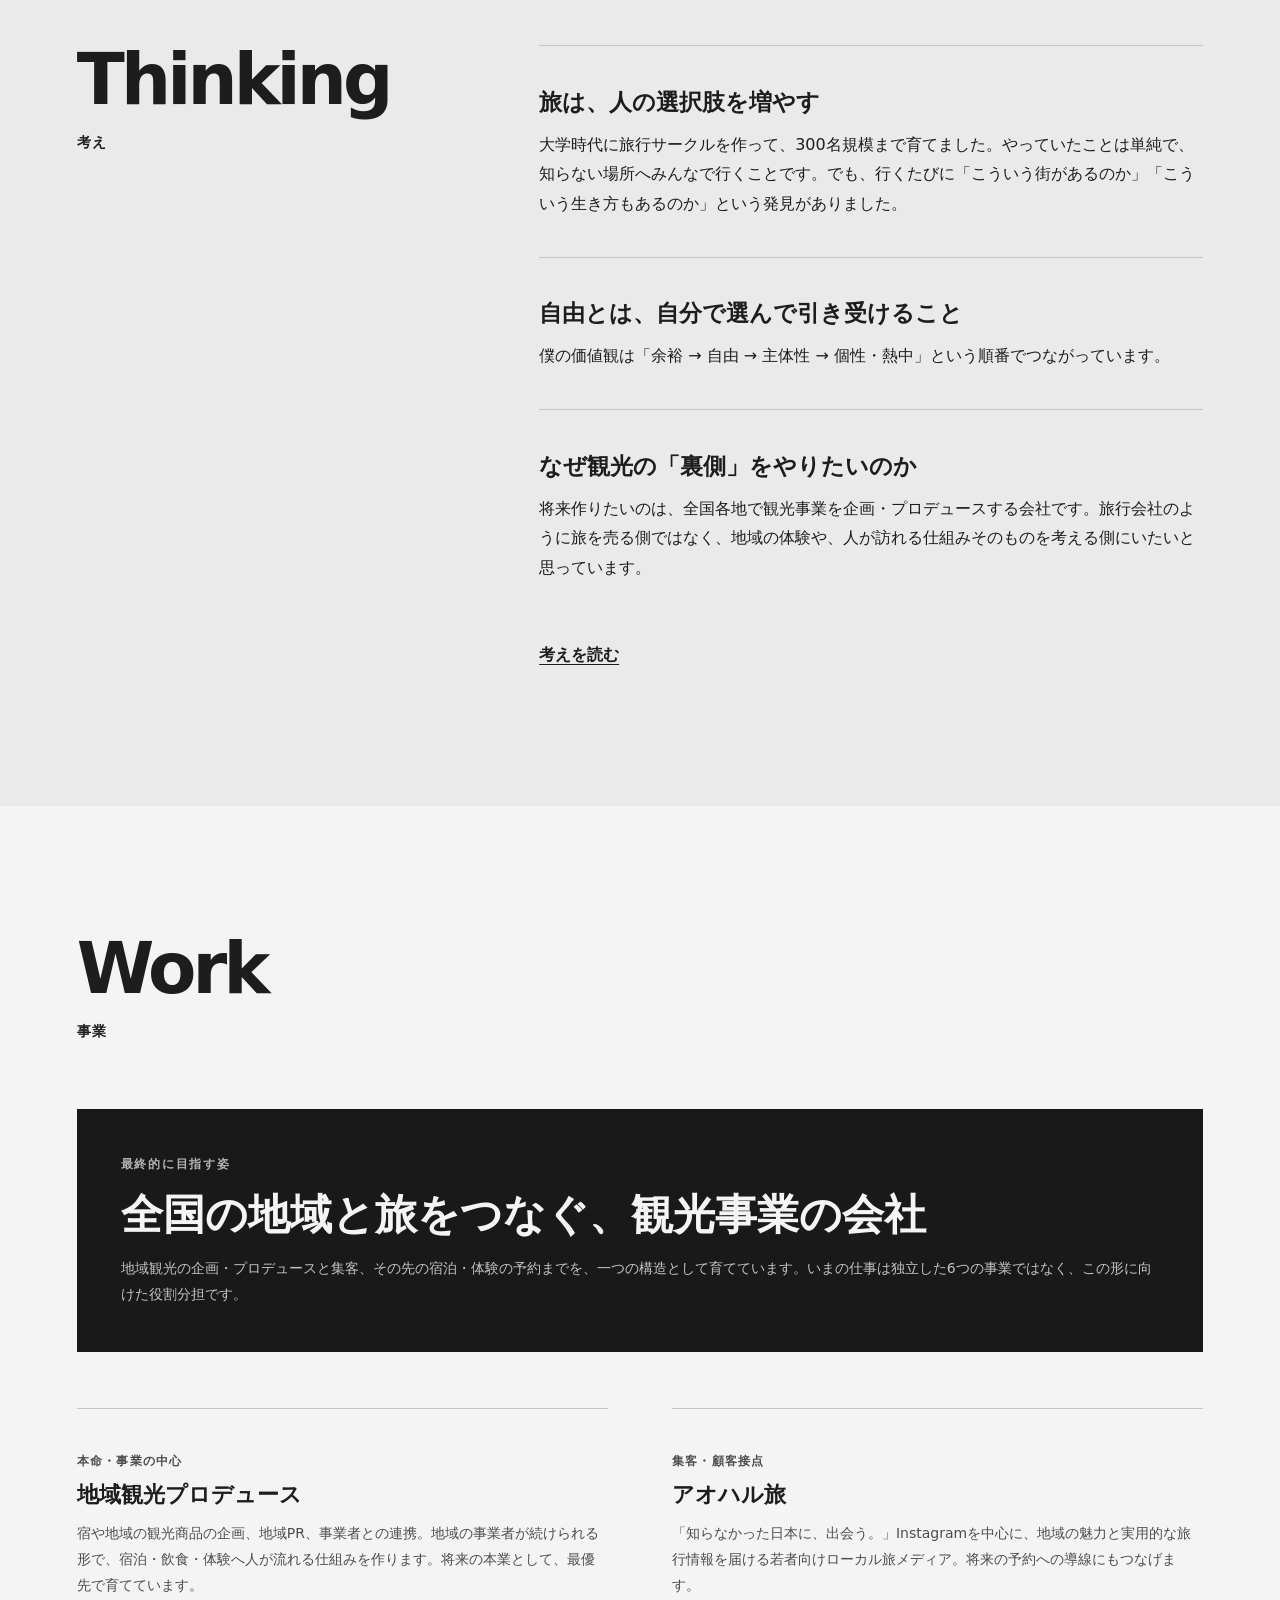
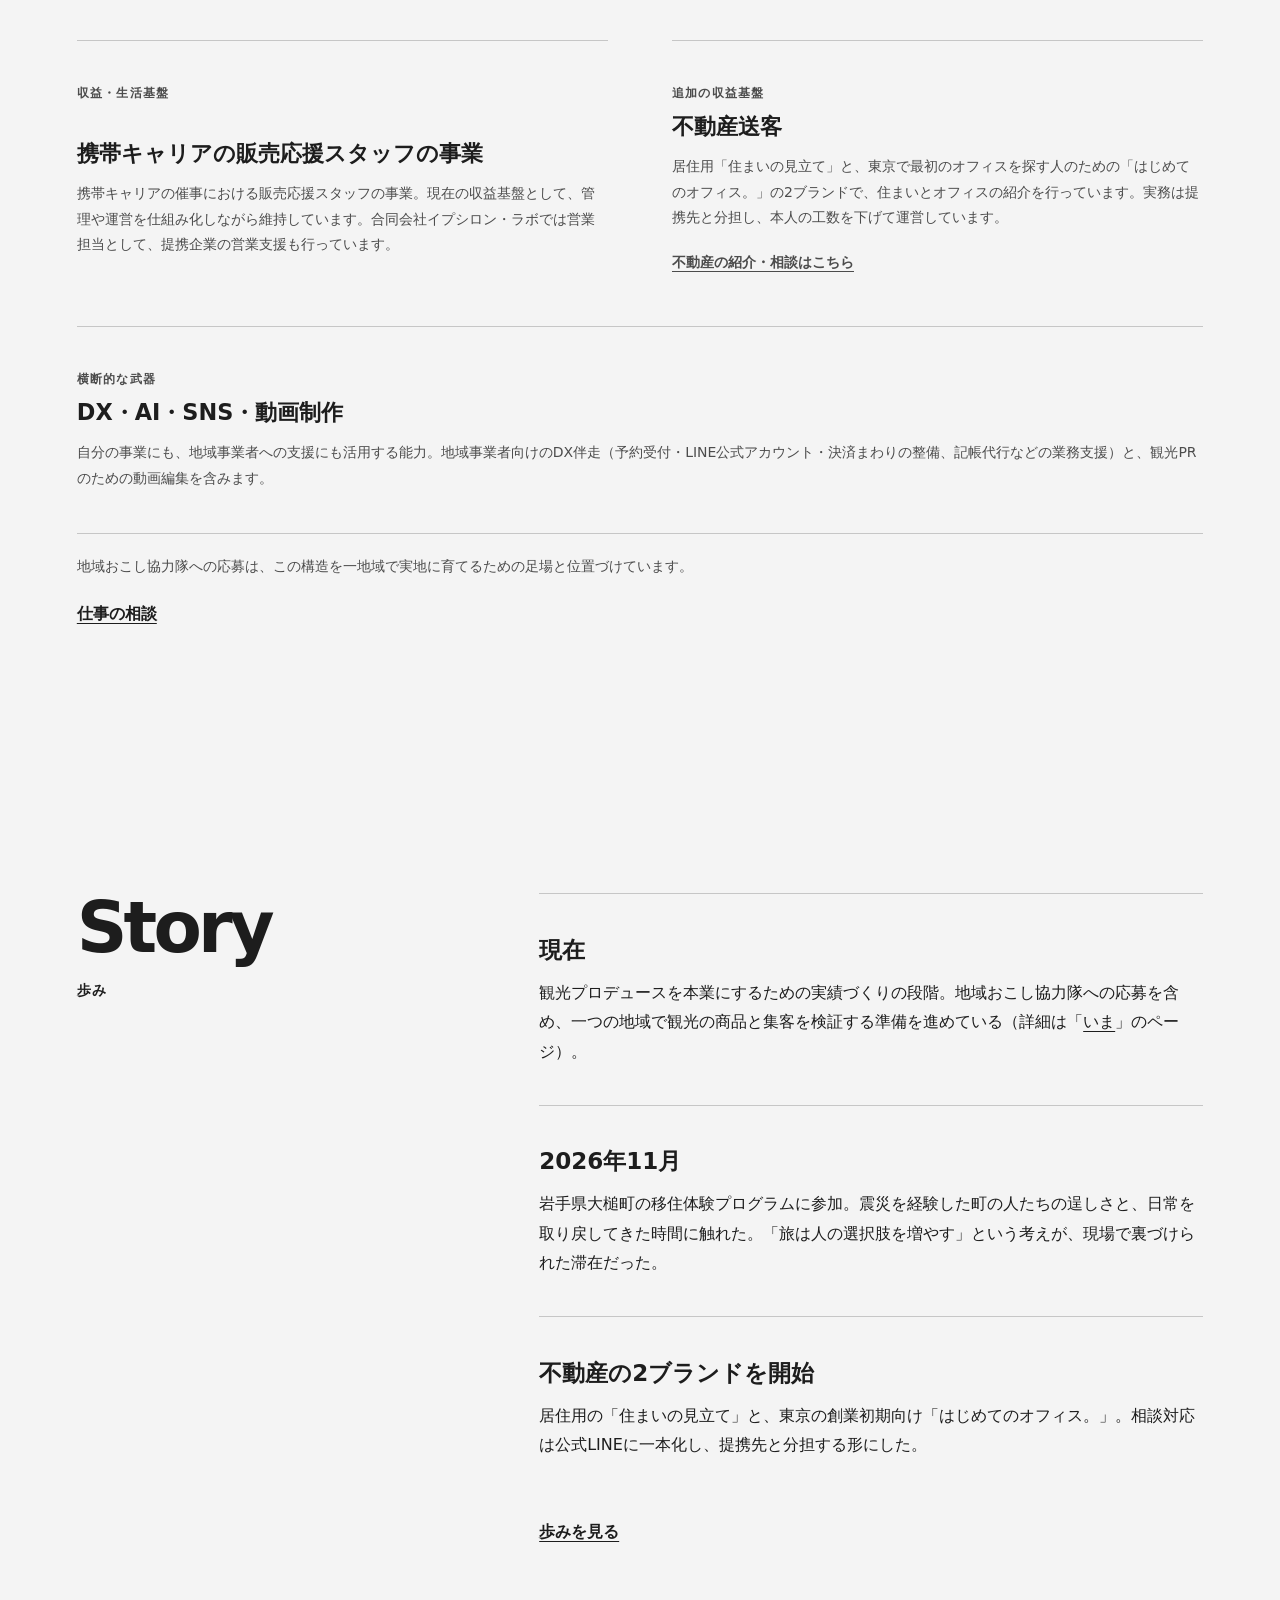
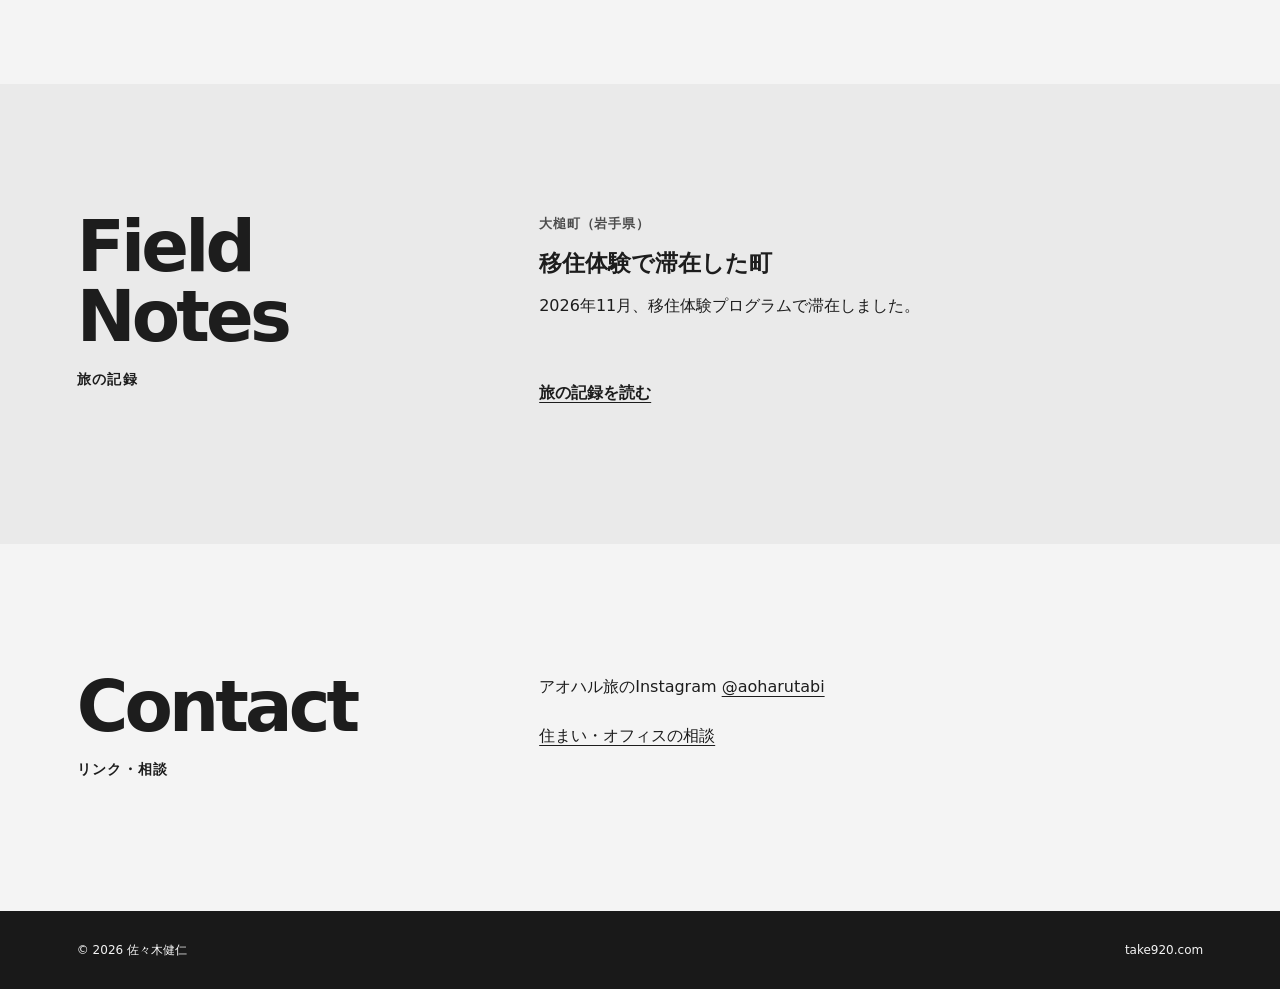
==== commit f0e33938: "Restructure Work section around future tourism company" ====
--- a/index.html
+++ b/index.html
@@ -68,52 +68,52 @@
     <div class="panel-inner layout-width">
       <h2><span class="heading-en" lang="en">Work</span><span class="heading-ja">事業</span></h2>
       <div class="panel-content">
-        <ol class="biz" role="list">
-          <li>
-            <span class="num" aria-hidden="true">01</span>
+        <div class="structure">
+          <div class="structure-goal">
+            <p class="structure-label">最終的に目指す姿</p>
+            <p class="structure-goal-title">全国の地域と旅をつなぐ、観光事業の会社</p>
+            <p class="desc">地域観光の企画・プロデュースと集客、その先の宿泊・体験の予約までを、一つの構造として育てています。いまの仕事は独立した6つの事業ではなく、この形に向けた役割分担です。</p>
+          </div>
+          <ol class="biz structure-grid" role="list">
+            <li>
+              <span class="role">本命・事業の中心</span>
+              <div>
+                <h3 class="name">地域観光プロデュース</h3>
+                <p class="desc">宿や地域の観光商品の企画、地域PR、事業者との連携。地域の事業者が続けられる形で、宿泊・飲食・体験へ人が流れる仕組みを作ります。将来の本業として、最優先で育てています。</p>
+              </div>
+            </li>
+            <li>
+              <span class="role">集客・顧客接点</span>
+              <div>
+                <h3 class="name">アオハル旅</h3>
+                <p class="desc">「知らなかった日本に、出会う。」Instagramを中心に、地域の魅力と実用的な旅行情報を届ける若者向けローカル旅メディア。将来の予約への導線にもつなげます。</p>
+              </div>
+            </li>
+            <li>
+              <span class="role">収益・生活基盤</span>
+              <div>
+                <h3 class="name">携帯キャリアの販売応援スタッフの事業</h3>
+                <p class="desc">携帯キャリアの催事における販売応援スタッフの事業。現在の収益基盤として、管理や運営を仕組み化しながら維持しています。合同会社イプシロン・ラボでは営業担当として、提携企業の営業支援も行っています。</p>
+              </div>
+            </li>
+            <li>
+              <span class="role">追加の収益基盤</span>
+              <div>
+                <h3 class="name">不動産送客</h3>
+                <p class="desc">居住用「住まいの見立て」と、東京で最初のオフィスを探す人のための「はじめてのオフィス。」の2ブランドで、住まいとオフィスの紹介を行っています。実務は提携先と分担し、本人の工数を下げて運営しています。</p>
+                <p class="desc business-link"><a href="./realestate/">不動産の紹介・相談はこちら</a></p>
+              </div>
+            </li>
+          </ol>
+          <div class="structure-weapon">
+            <span class="role">横断的な武器</span>
             <div>
-              <h3 class="name">携帯キャリアの販売応援スタッフの事業<span class="separator">｜</span><span class="tag">収益基盤</span></h3>
-              <p class="desc">携帯キャリアの催事における販売応援スタッフの事業。スタッフの育成も含め、現在の収益基盤として運営しています。合同会社イプシロン・ラボでは営業担当として、提携企業の営業支援も行っています。</p>
+              <h3 class="name">DX・AI・SNS・動画制作</h3>
+              <p class="desc">自分の事業にも、地域事業者への支援にも活用する能力。地域事業者向けのDX伴走（予約受付・LINE公式アカウント・決済まわりの整備、記帳代行などの業務支援）と、観光PRのための動画編集を含みます。</p>
             </div>
-          </li>
-          <li>
-            <span class="num" aria-hidden="true">02</span>
-            <div>
-              <h3 class="name">不動産<span class="separator">｜</span><span class="tag">低工数の収益源</span></h3>
-              <p class="desc">居住用「住まいの見立て」と、東京で最初のオフィスを探す人のための「はじめてのオフィス。」の2ブランドで、住まいとオフィスの紹介を行っています。</p>
-              <p class="desc business-link"><a href="./realestate/">不動産の紹介・相談はこちら</a></p>
-            </div>
-          </li>
-          <li>
-            <span class="num" aria-hidden="true">03</span>
-            <div>
-              <h3 class="name">地方創生・観光<span class="separator">｜</span><span class="tag">将来の本業</span></h3>
-              <p class="desc">観光に寄せた仕事を、将来の本業として育てています。地域の事業者が続けられる形で、宿泊・飲食・体験へ人が流れる仕組みを作ることが関心の中心です。現在は地域おこし協力隊への応募も含め、一地域で観光商品と集客を検証する実績づくりの段階です。</p>
-            </div>
-          </li>
-          <li>
-            <span class="num" aria-hidden="true">04</span>
-            <div>
-              <h3 class="name">DX・業務支援<span class="separator">｜</span><span class="tag">観光の武器</span></h3>
-              <p class="desc">地域事業者向けのDX伴走支援。予約受付・LINE公式アカウント・決済まわりの整備に加え、経理作業のアウトソーシング受託（記帳代行中心）や情報システム支援も行います。観光の現場で使える武器として育てています。</p>
-            </div>
-          </li>
-          <li>
-            <span class="num" aria-hidden="true">05</span>
-            <div>
-              <h3 class="name">動画編集<span class="separator">｜</span><span class="tag">観光PRの手段</span></h3>
-              <p class="desc">地域や事業の魅力を伝えるための表現手段として、動画編集を習得中。観光PRに使える編集力を育てています。</p>
-            </div>
-          </li>
-          <li>
-            <span class="num" aria-hidden="true">06</span>
-            <div>
-              <h3 class="name">アオハル旅<span class="separator">｜</span><span class="tag">発信・検証基盤</span></h3>
-              <p class="desc">「知らなかった日本に、出会う。」</p>
-              <p class="desc">地域の魅力と実用的な旅行情報を届ける、若者向けローカル旅メディア。有名な観光地より、知らない街の日常や、小さな路線の旅を発信しています。観光プランの反応を検証する基盤でもあります。</p>
-            </div>
-          </li>
-        </ol>
+          </div>
+          <p class="structure-scaffold">地域おこし協力隊への応募は、この構造を一地域で実地に育てるための足場と位置づけています。</p>
+        </div>
         <a class="editorial-link" href="./work/">仕事の相談</a>
       </div>
     </div>
--- a/style.css
+++ b/style.css
@@ -36,7 +36,7 @@
 .header-inner {
   display: flex;
   align-items: center;
-  justify-content: flex-end;
+  justify-content: space-between;
   gap: 14px;
   margin-inline: var(--gutter);
   min-height: 72px;
@@ -237,7 +237,7 @@
   .campaign, .values-section, footer { color: var(--ink); }
 }
 
-.wordmark { display: none; }
+.wordmark { text-decoration: none; }
 nav a[aria-current="page"] { text-decoration: underline; text-underline-offset: .4em; }
 
 .home .hero h1 {
@@ -348,3 +348,17 @@
   nav a { padding-block: 8px; }
   .chapter-hero .heading-en { font-size: clamp(46px, 13vw, 75px); }
 }
+
+.structure-goal {
+  background: var(--deep);
+  color: var(--paper);
+  padding: clamp(24px, 3.5vw, 44px);
+  margin-bottom: clamp(30px, 4.5vw, 56px);
+}
+.structure-label { font-size: 12px; font-weight: 700; letter-spacing: .14em; opacity: .7; }
+.structure-goal-title { margin-top: 10px; font-size: clamp(24px, 3.6vw, 42px); font-weight: 800; line-height: 1.45; }
+.structure-goal .desc { color: inherit; opacity: .78; }
+.structure .biz li { grid-template-columns: 1fr; gap: 6px; }
+.role { color: var(--secondary); font-size: 12px; font-weight: 700; letter-spacing: .1em; }
+.structure-weapon { display: grid; gap: 6px; padding-block: clamp(20px, 3.2vw, 44px); border-top: 1px solid var(--rule); }
+.structure-scaffold { padding-top: 20px; border-top: 1px solid var(--rule); color: var(--secondary); font-size: 14px; }
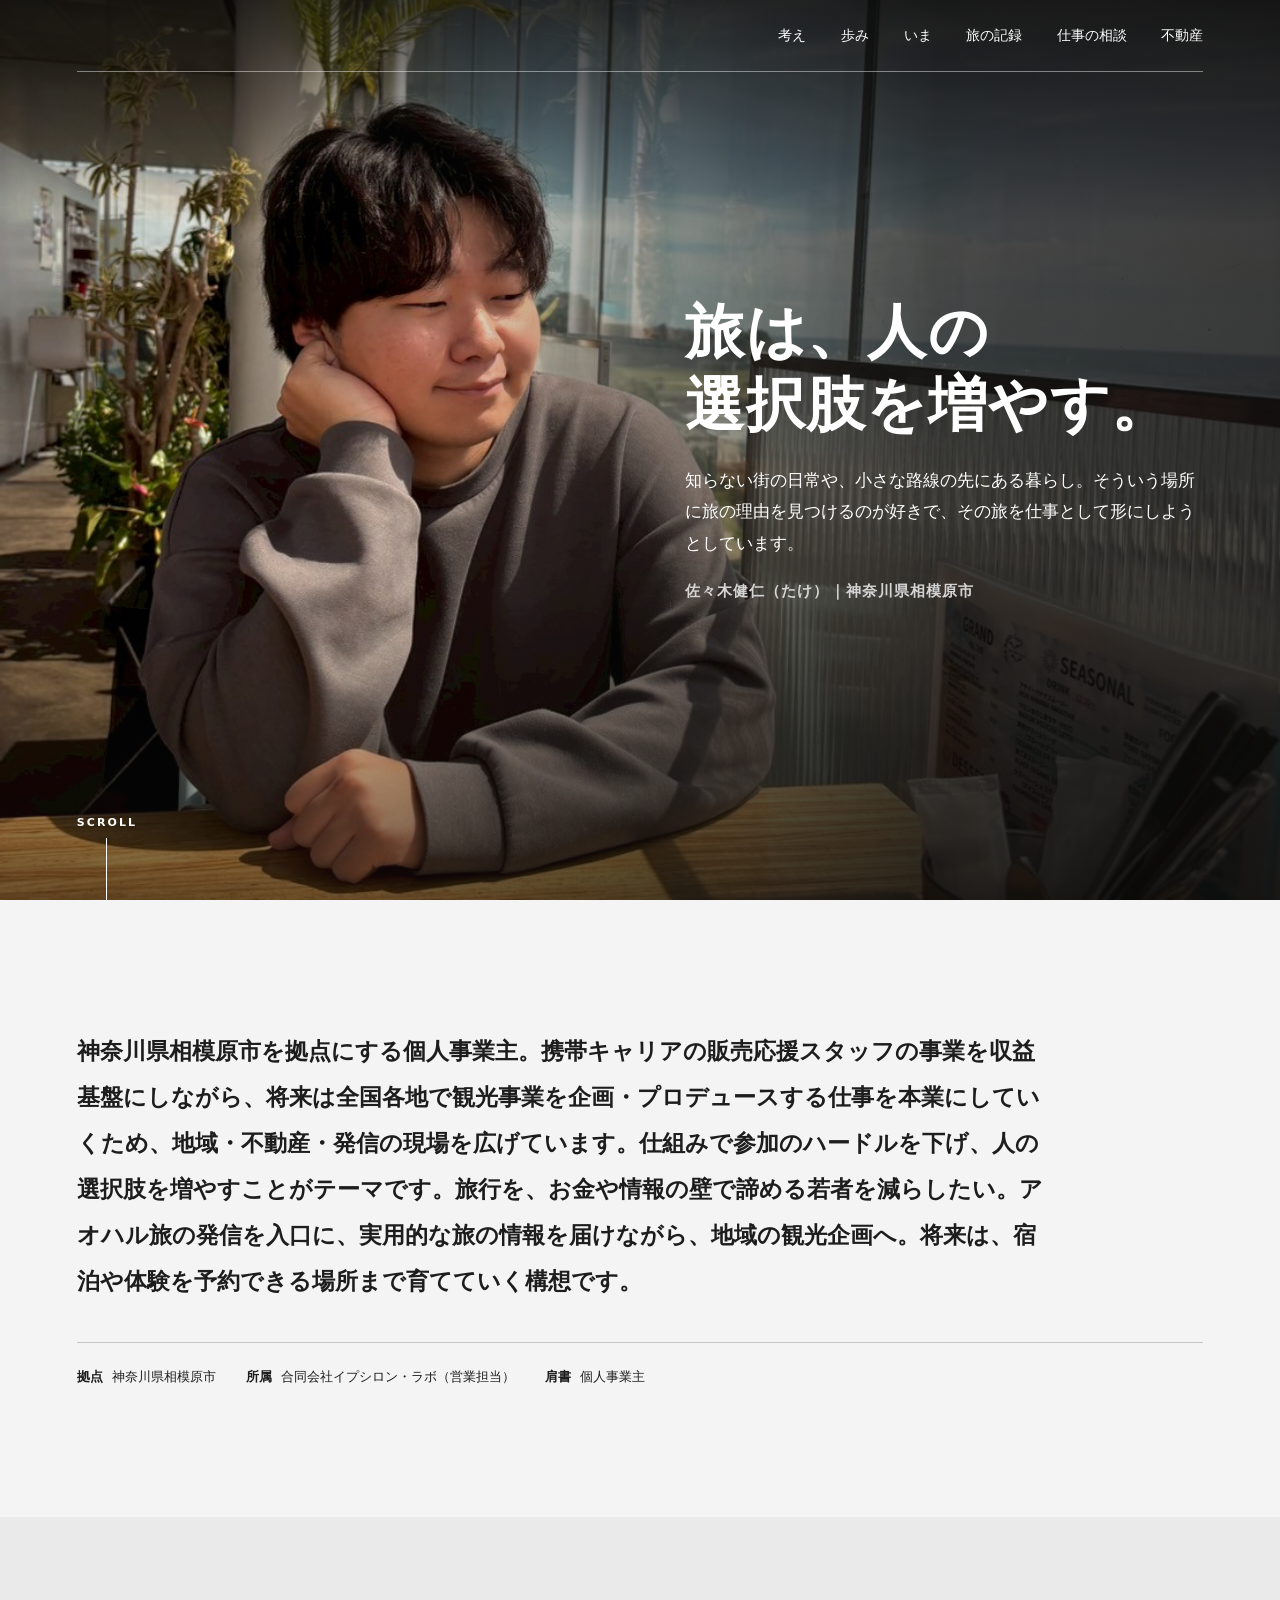
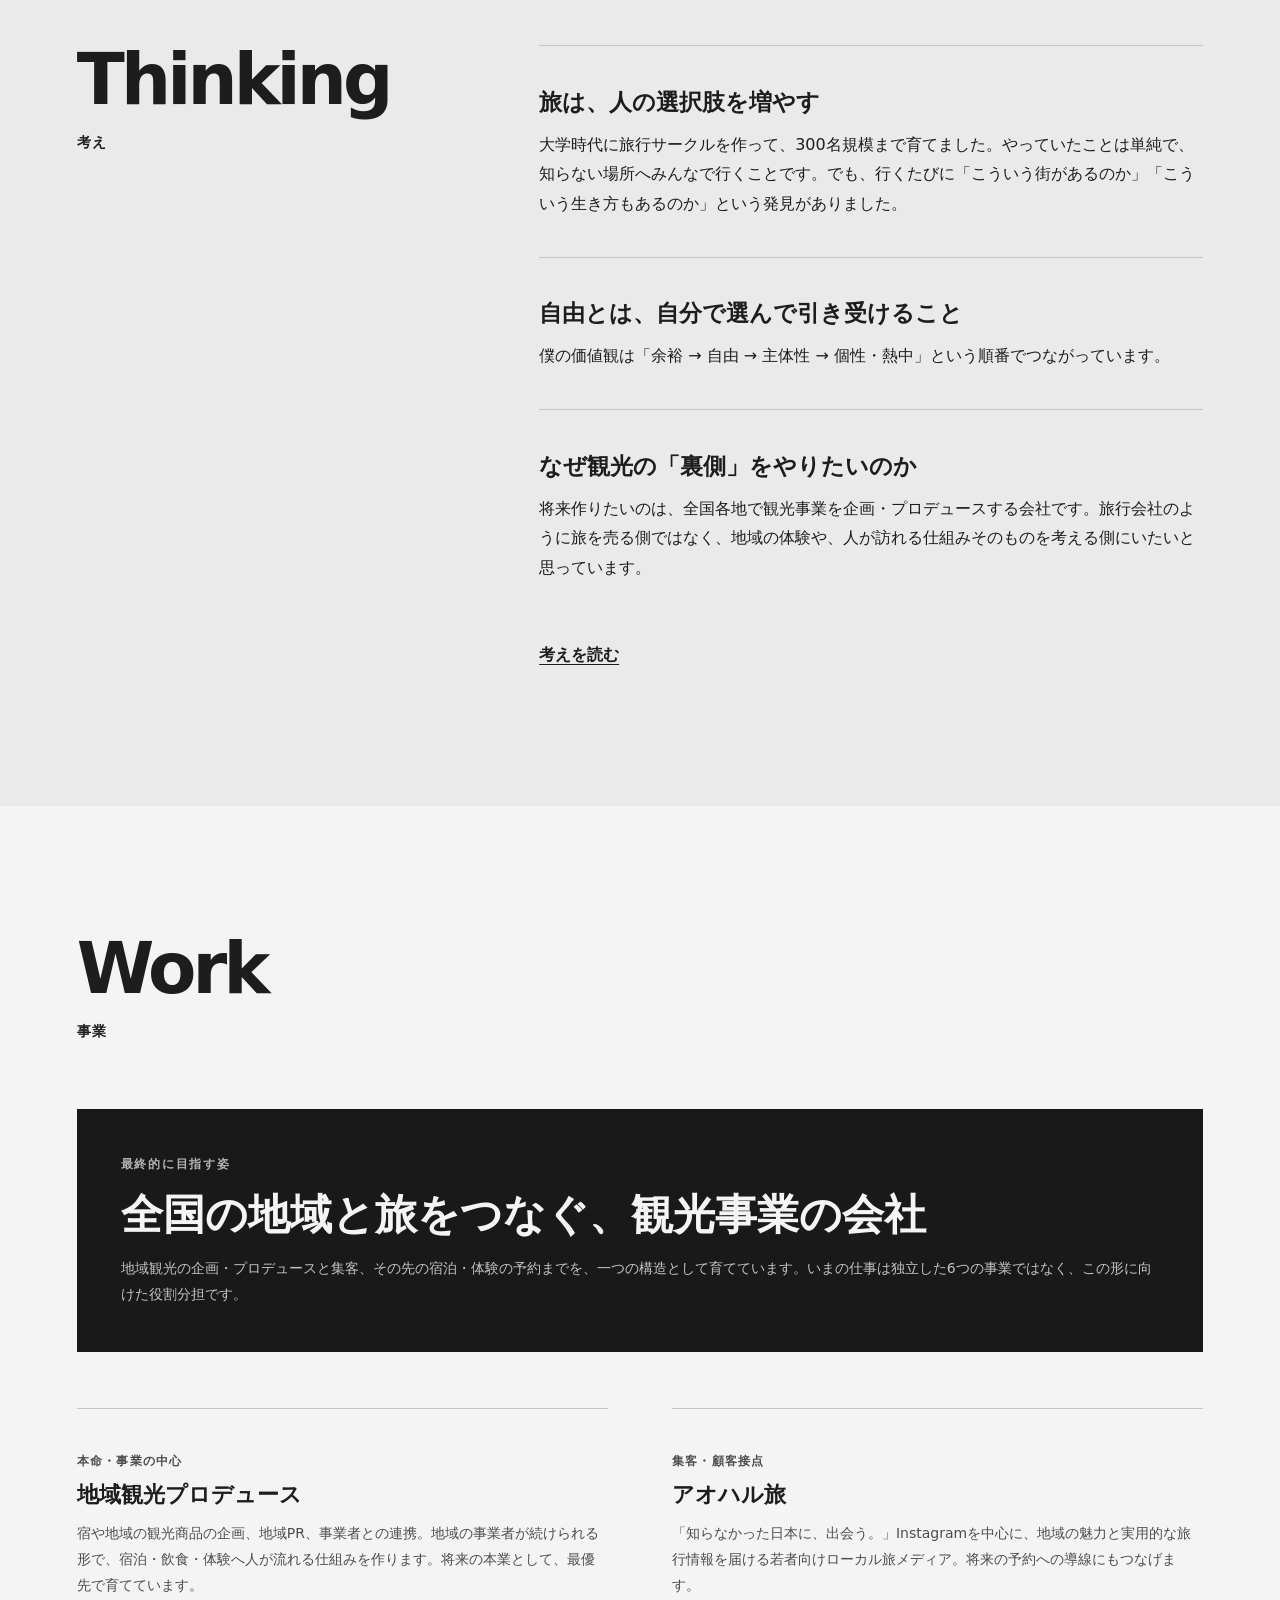
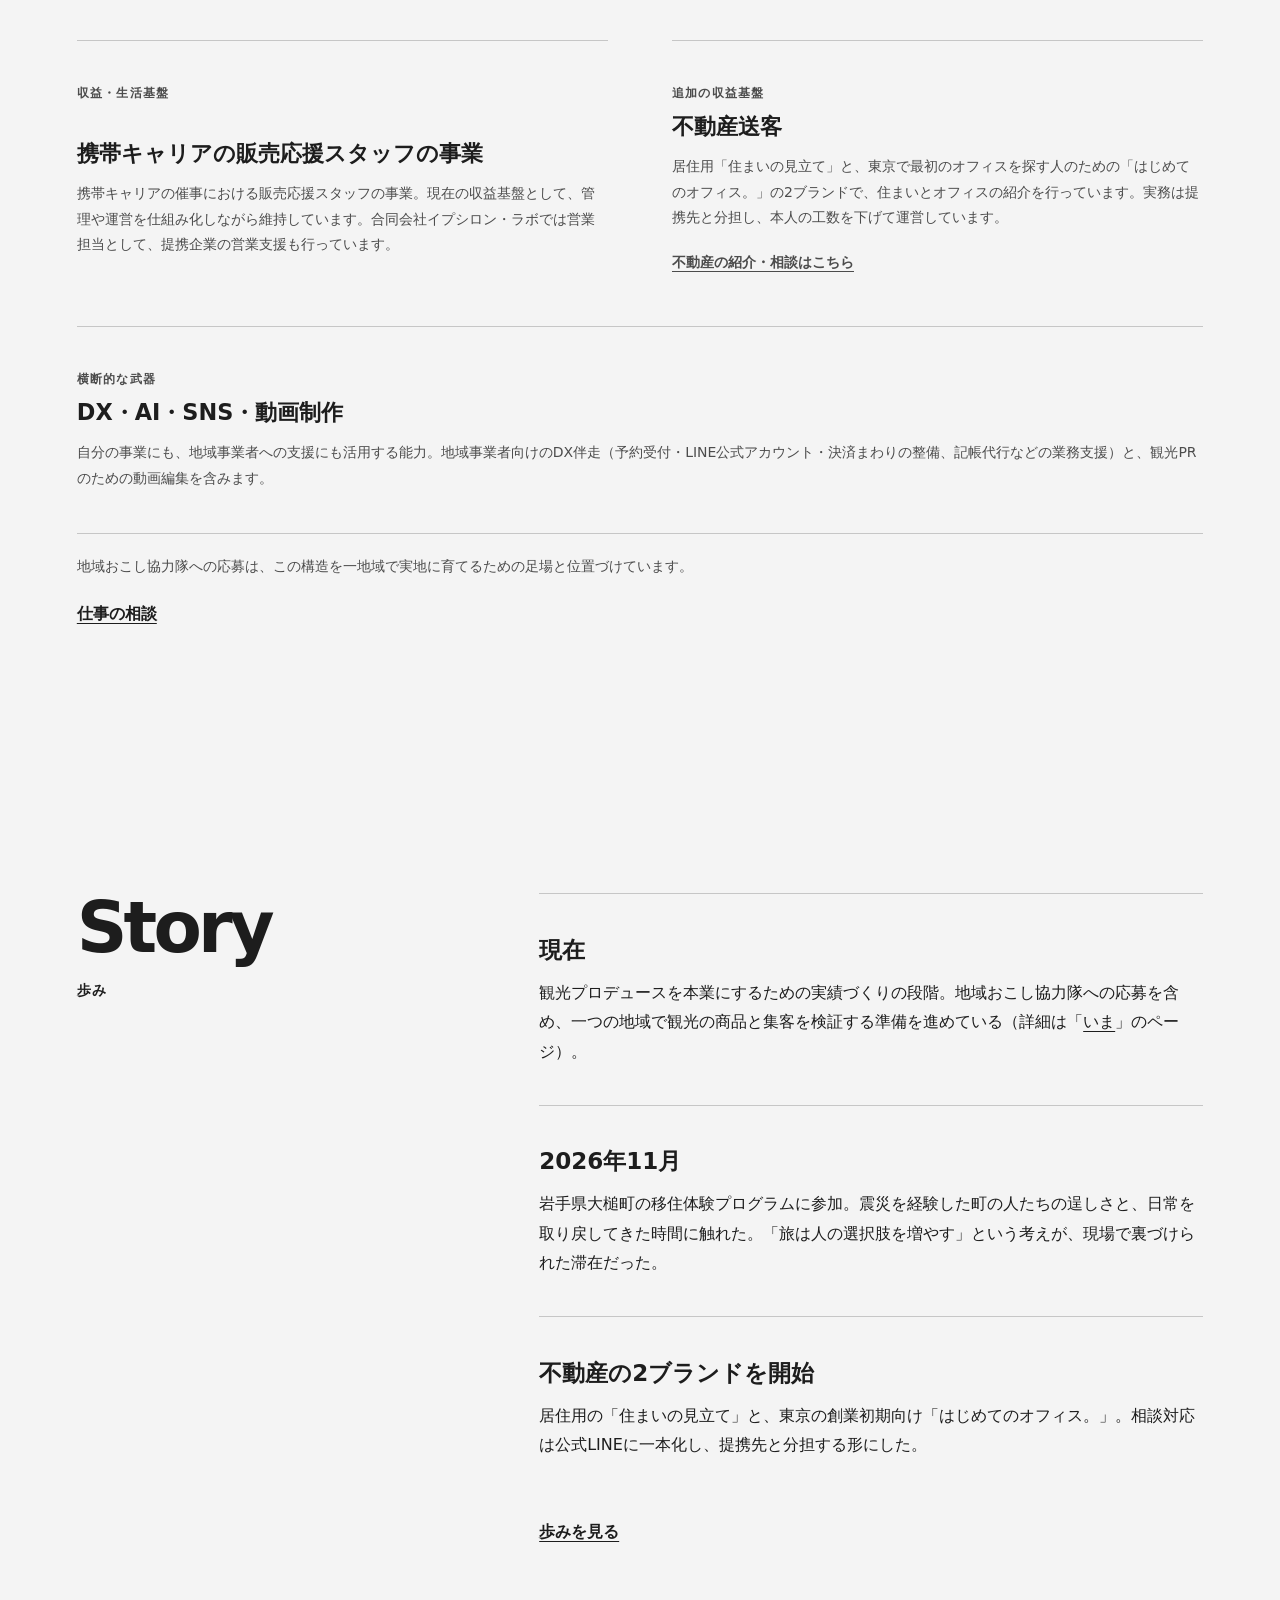
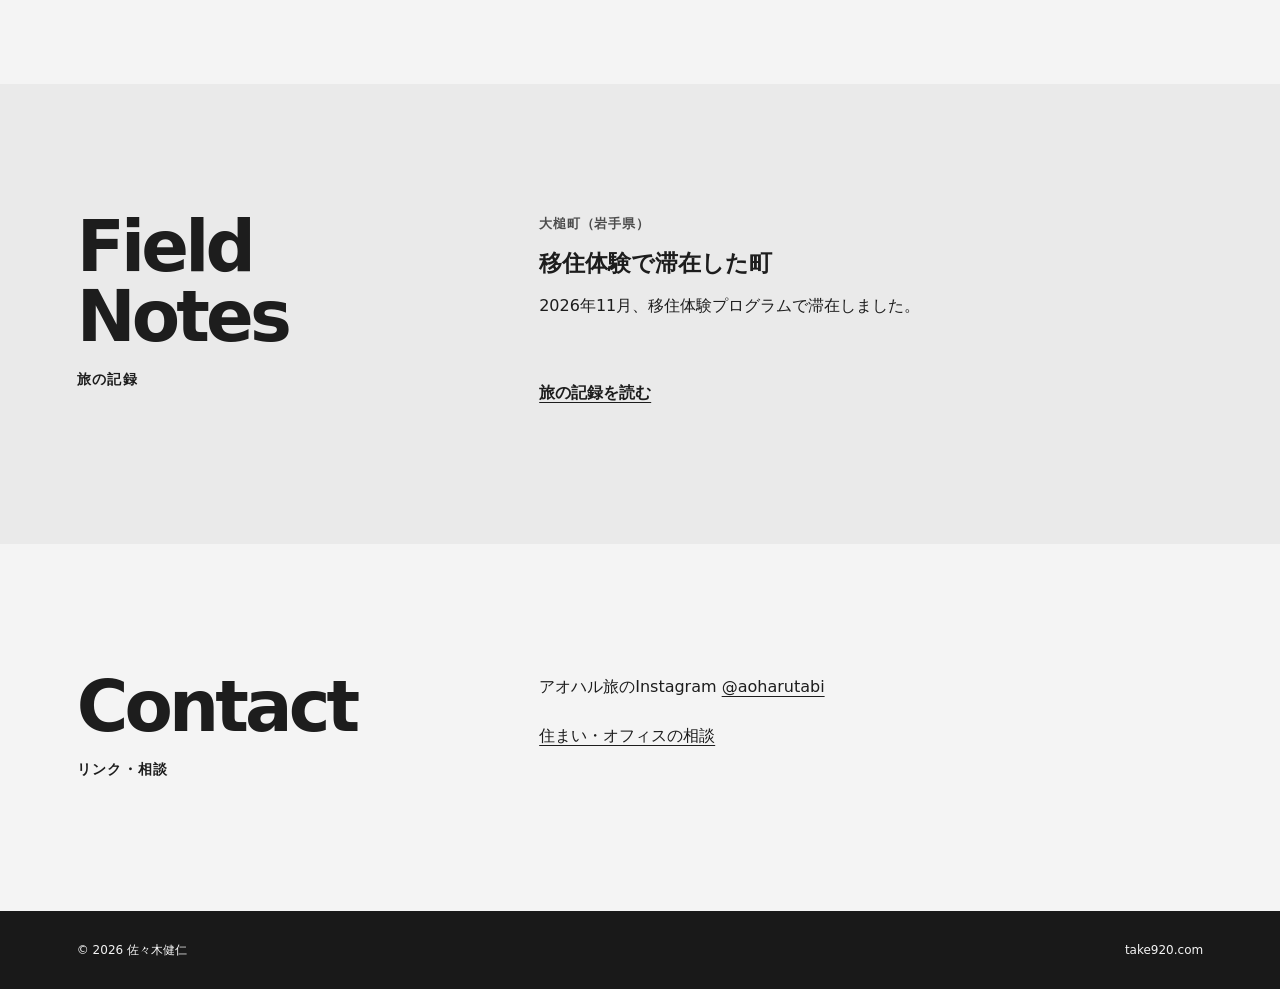
==== commit a7c6c936: "Remove TAKE920 wordmark; fix dark-mode color" ====
--- a/index.html
+++ b/index.html
@@ -10,7 +10,6 @@
 <body class="home">
 <header>
   <div class="header-inner">
-    <a class="wordmark" href="./" aria-label="TAKE920 トップページ" aria-current="page">TAKE920</a>
     <nav aria-label="サイトナビゲーション">
       <a href="./thinking/">考え</a>
       <a href="./story/">歩み</a>
--- a/style.css
+++ b/style.css
@@ -36,7 +36,7 @@
 .header-inner {
   display: flex;
   align-items: center;
-  justify-content: space-between;
+  justify-content: flex-end;
   gap: 14px;
   margin-inline: var(--gutter);
   min-height: 72px;
@@ -234,7 +234,7 @@
     --accent: #e3e3e3;
   }
 
-  .campaign, .values-section, footer { color: var(--ink); }
+  .campaign, .values-section, footer, .structure-goal { color: var(--ink); }
 }
 
 .wordmark { text-decoration: none; }
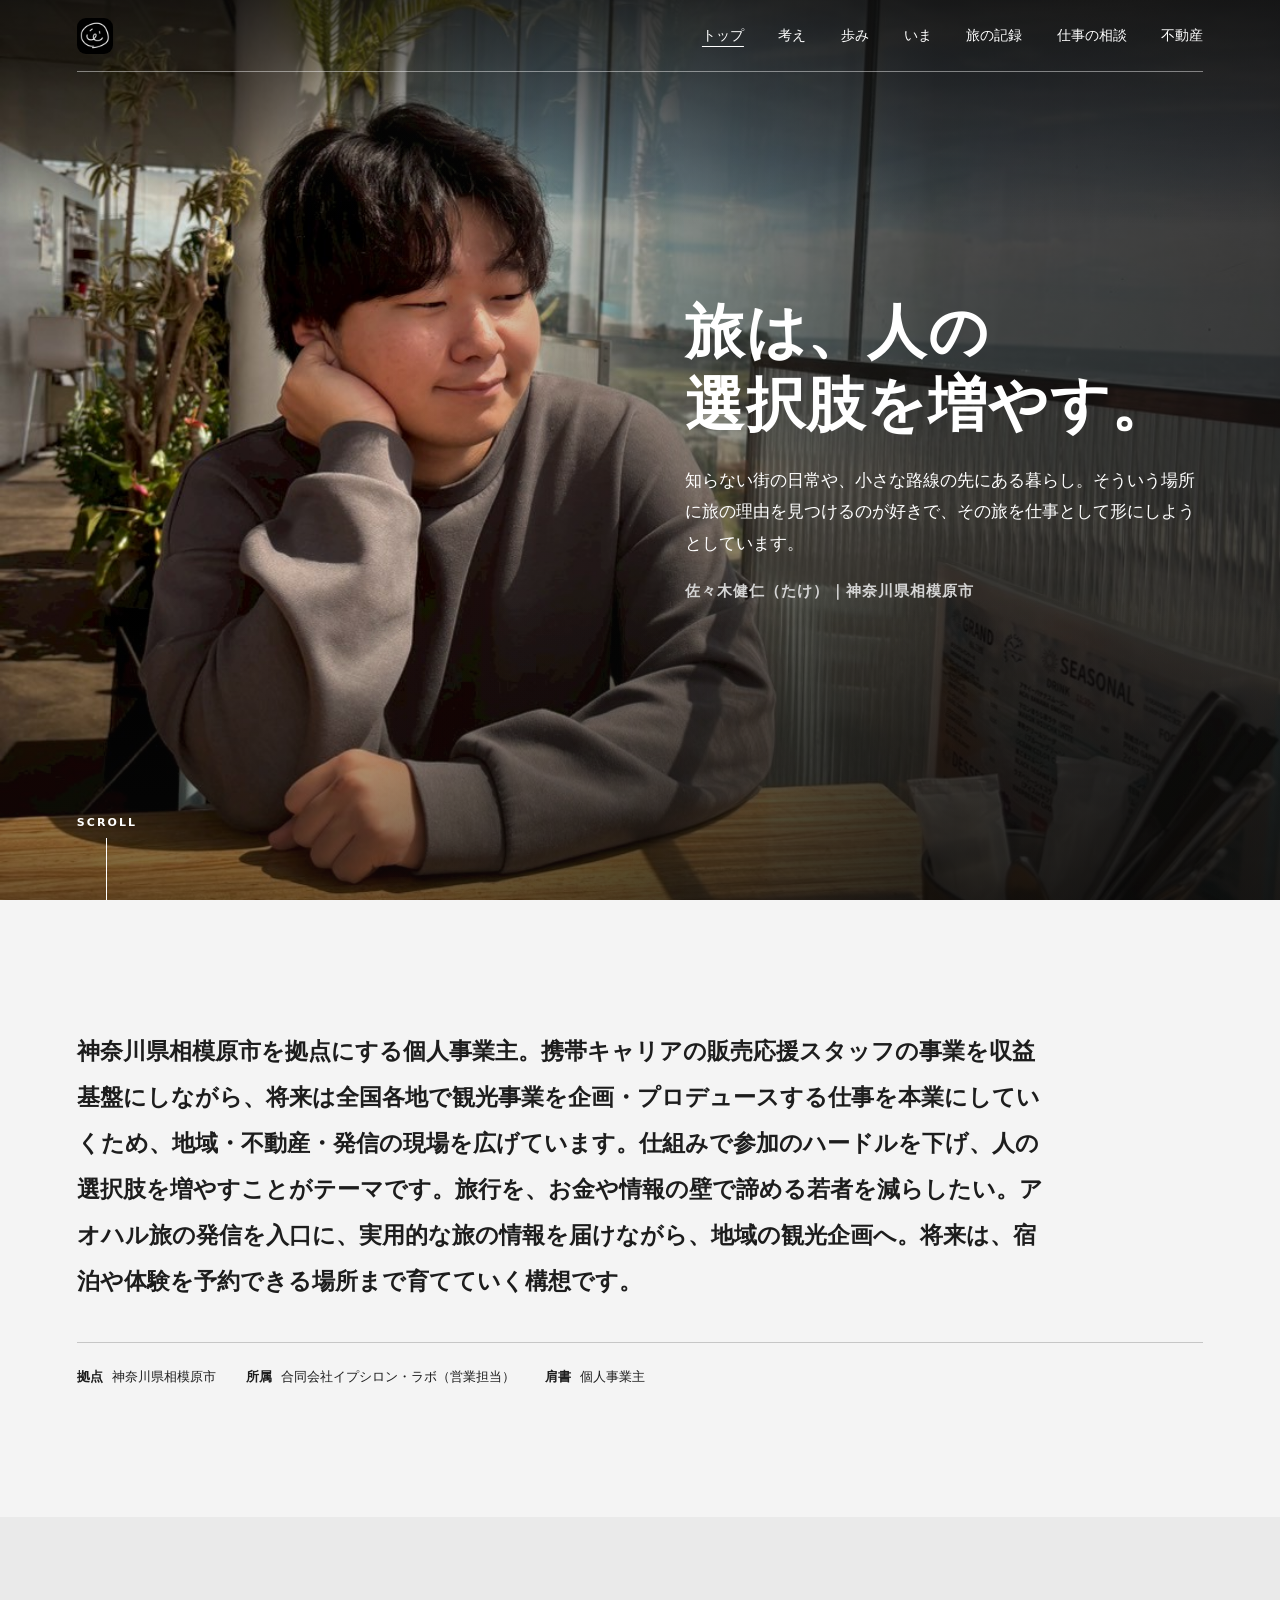
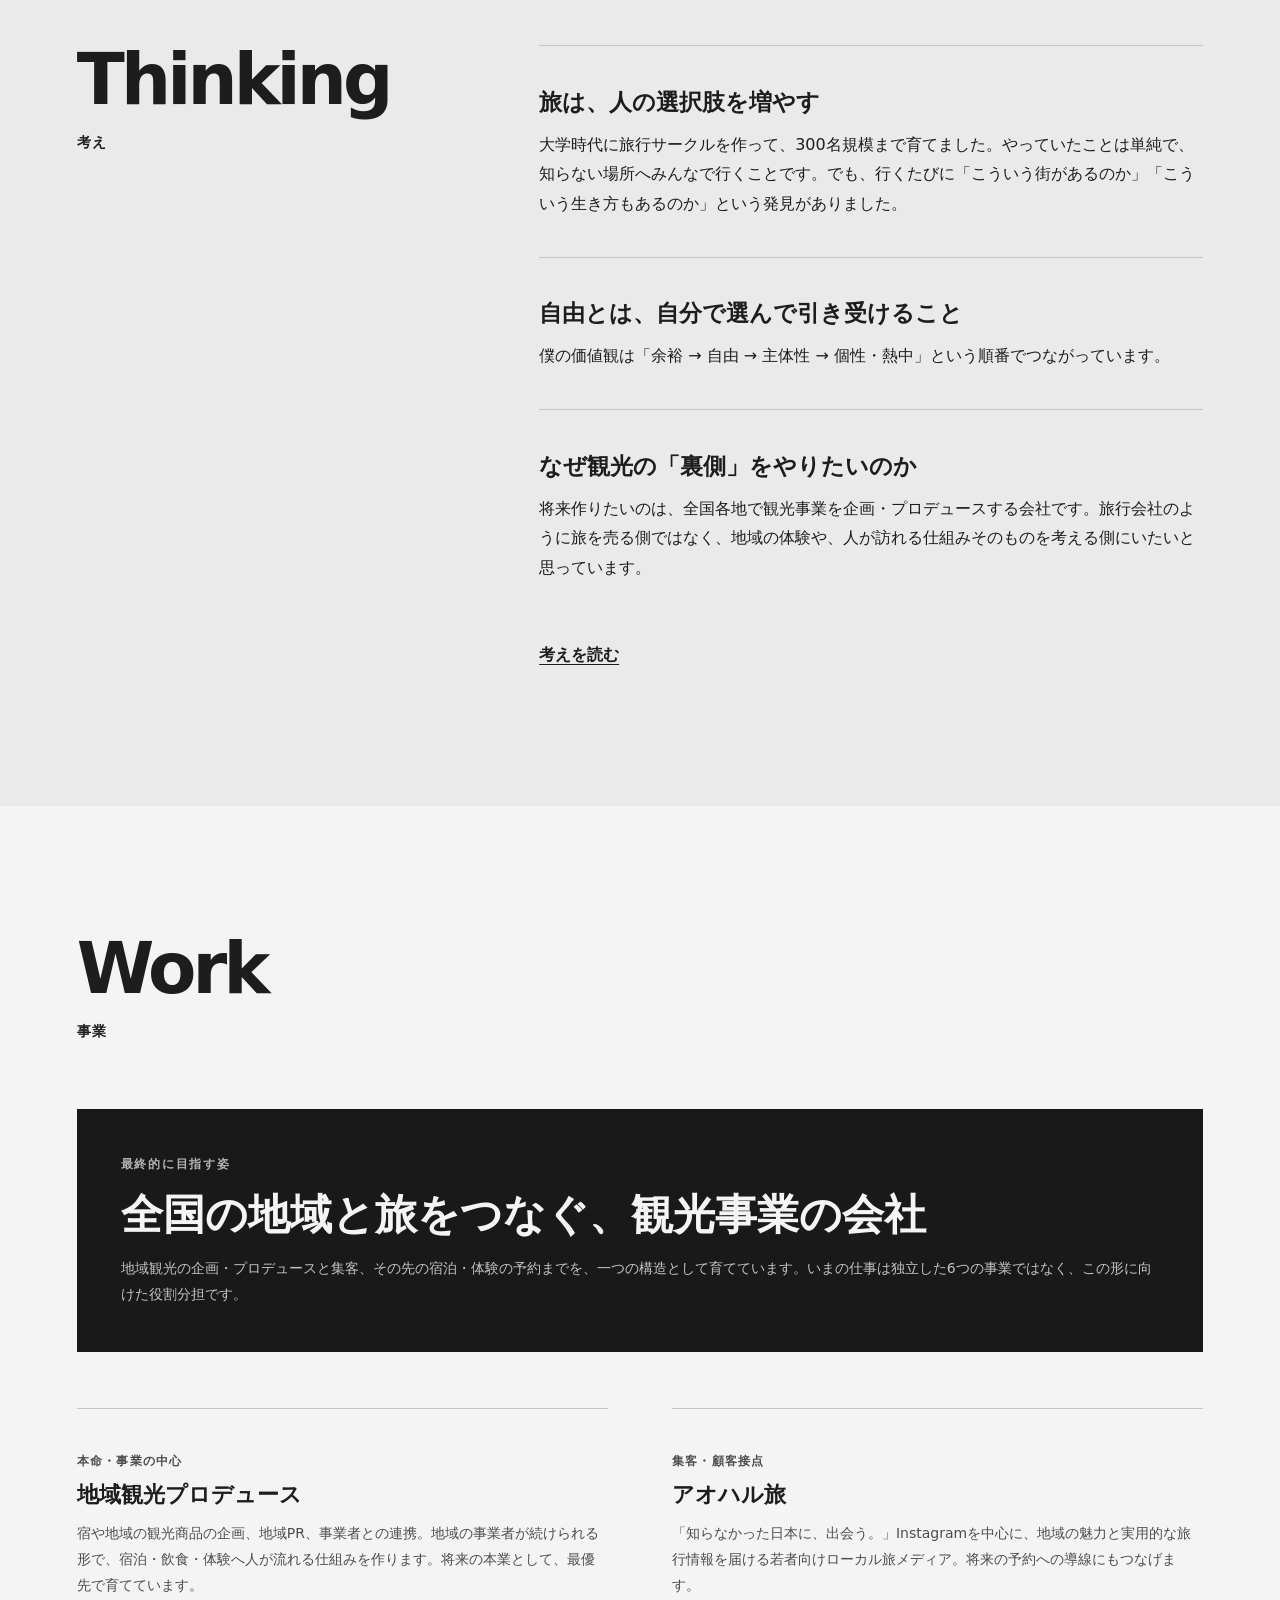
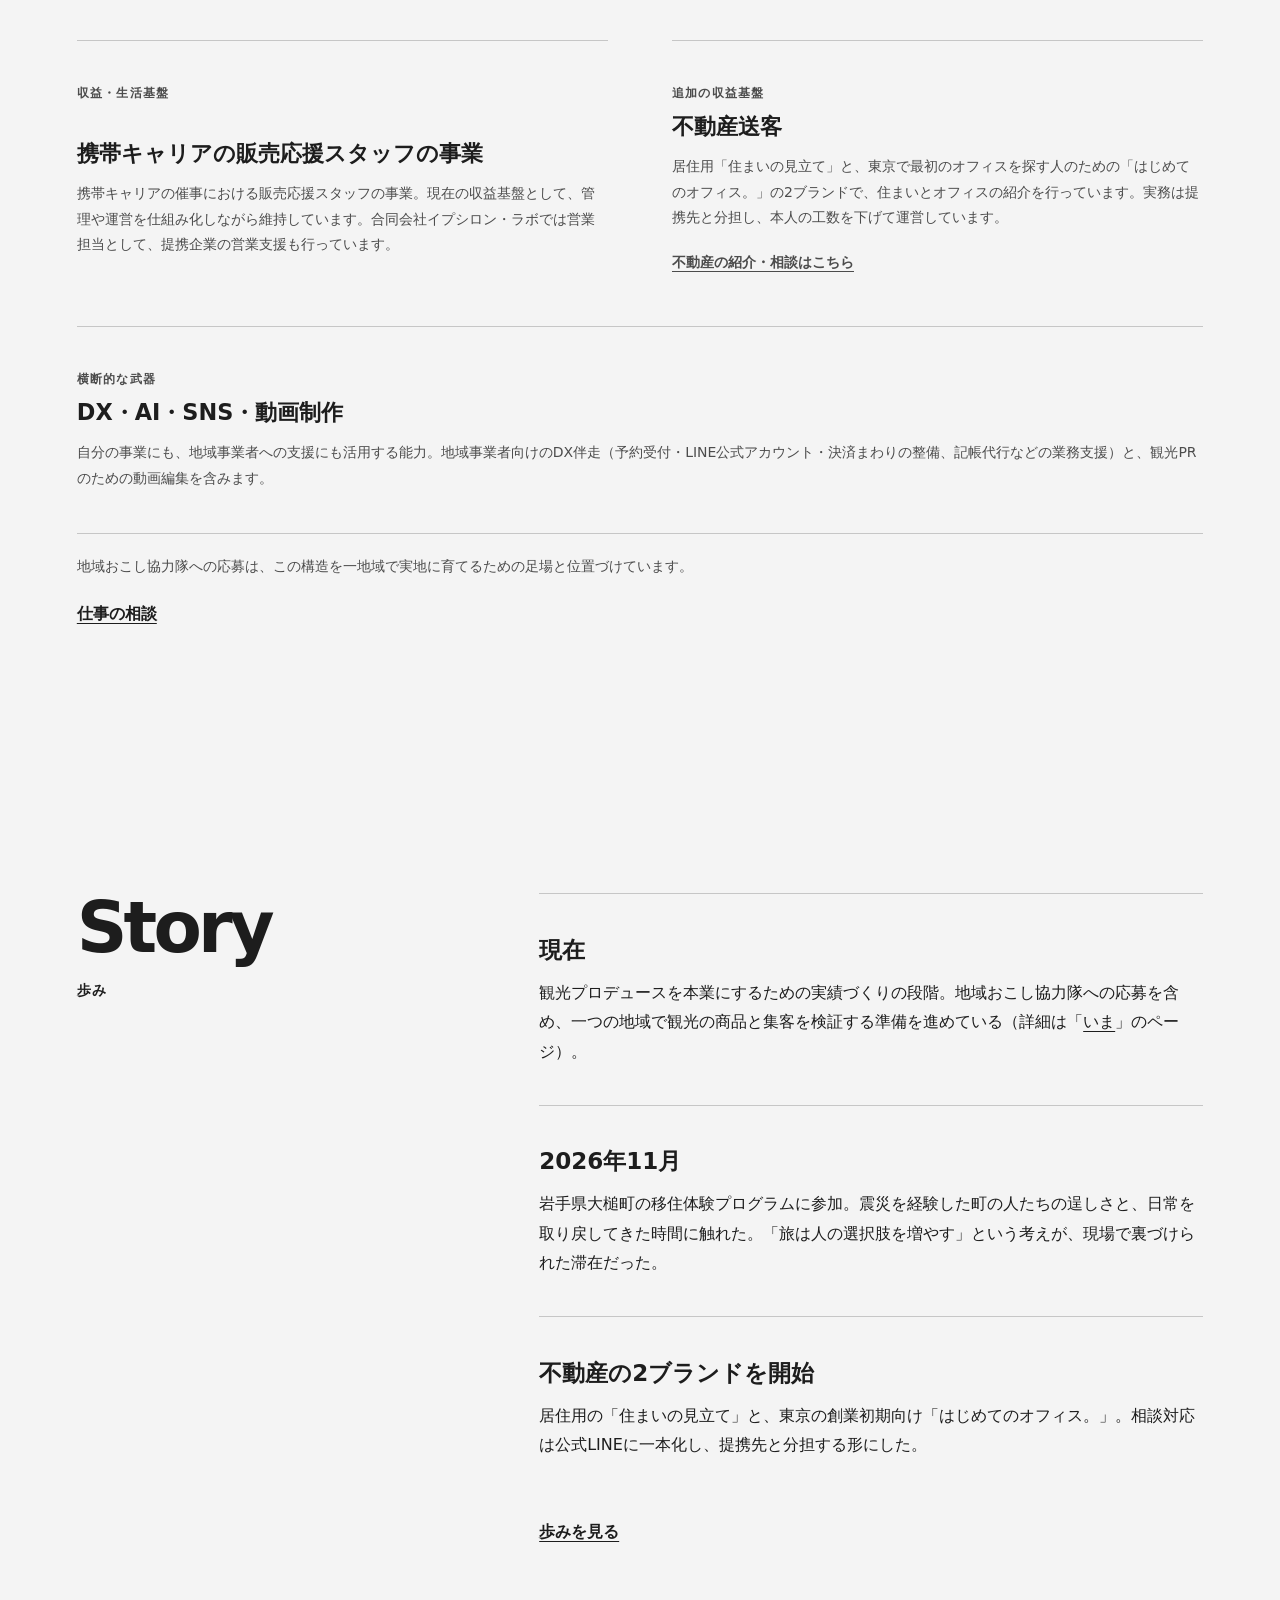
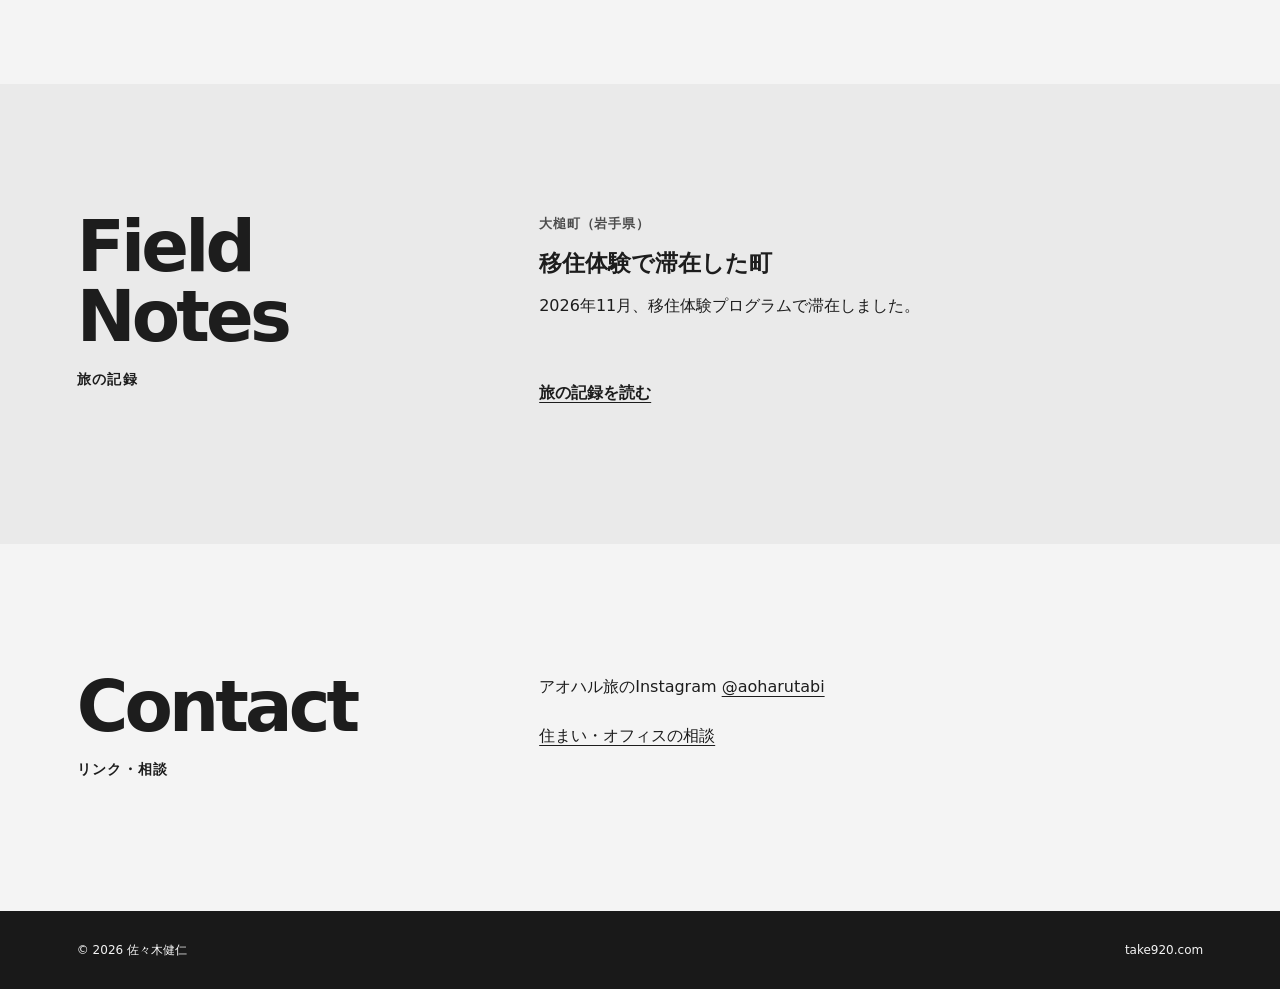
==== commit a91ecfb7: "Add logo home link and swipeable mobile nav" ====
--- a/index.html
+++ b/index.html
@@ -5,12 +5,14 @@
 <meta name="viewport" content="width=device-width, initial-scale=1.0">
 <title>佐々木健仁（たけ）｜TAKE920</title>
 <meta name="description" content="神奈川県相模原市の個人事業主、佐々木健仁（たけ）の紹介サイト。携帯キャリアの販売応援スタッフの事業を収益基盤に、全国各地で観光事業を企画・プロデュースする会社づくりを目指しています。">
-<link rel="stylesheet" href="./style.css">
+<link rel="stylesheet" href="./style.css?v=4">
 </head>
 <body class="home">
 <header>
   <div class="header-inner">
+    <a class="logo" href="./" aria-label="トップページへ"><img src="./icon-face.png" width="36" height="36" alt=""></a>
     <nav aria-label="サイトナビゲーション">
+      <a href="./" aria-current="page">トップ</a>
       <a href="./thinking/">考え</a>
       <a href="./story/">歩み</a>
       <a href="./now/">いま</a>
--- a/style.css
+++ b/style.css
@@ -36,7 +36,7 @@
 .header-inner {
   display: flex;
   align-items: center;
-  justify-content: flex-end;
+  justify-content: space-between;
   gap: 14px;
   margin-inline: var(--gutter);
   min-height: 72px;
@@ -45,6 +45,8 @@
 
 .wordmark { font-size: clamp(15px, 2vw, 23px); font-weight: 900; letter-spacing: .12em; }
 nav { display: flex; flex-wrap: wrap; justify-content: flex-end; gap: 4px clamp(12px, 2.7vw, 40px); }
+.logo { display: inline-flex; flex: none; }
+.logo img { display: block; width: 36px; height: 36px; border-radius: 9px; }
 nav a { padding-block: 10px; font-size: clamp(11px, 1.1vw, 14px); text-decoration: none; }
 nav a:hover { text-decoration: underline; }
 
@@ -198,6 +200,9 @@
   .hero h1 { font-size: clamp(38px, 10.8vw, 70px); }
   .panel-inner, .biz { grid-template-columns: 1fr; }
   .heading-ja { margin-top: 9px; }
+  nav { flex-wrap: nowrap; overflow-x: auto; max-width: 100%; scrollbar-width: none; -webkit-overflow-scrolling: touch; }
+  nav::-webkit-scrollbar { display: none; }
+  nav a { flex: none; }
 }
 
 @media (prefers-reduced-motion: no-preference) {
@@ -351,7 +356,7 @@
 
 .structure-goal {
   background: var(--deep);
-  color: var(--paper);
+  color: #f4f4f4;
   padding: clamp(24px, 3.5vw, 44px);
   margin-bottom: clamp(30px, 4.5vw, 56px);
 }
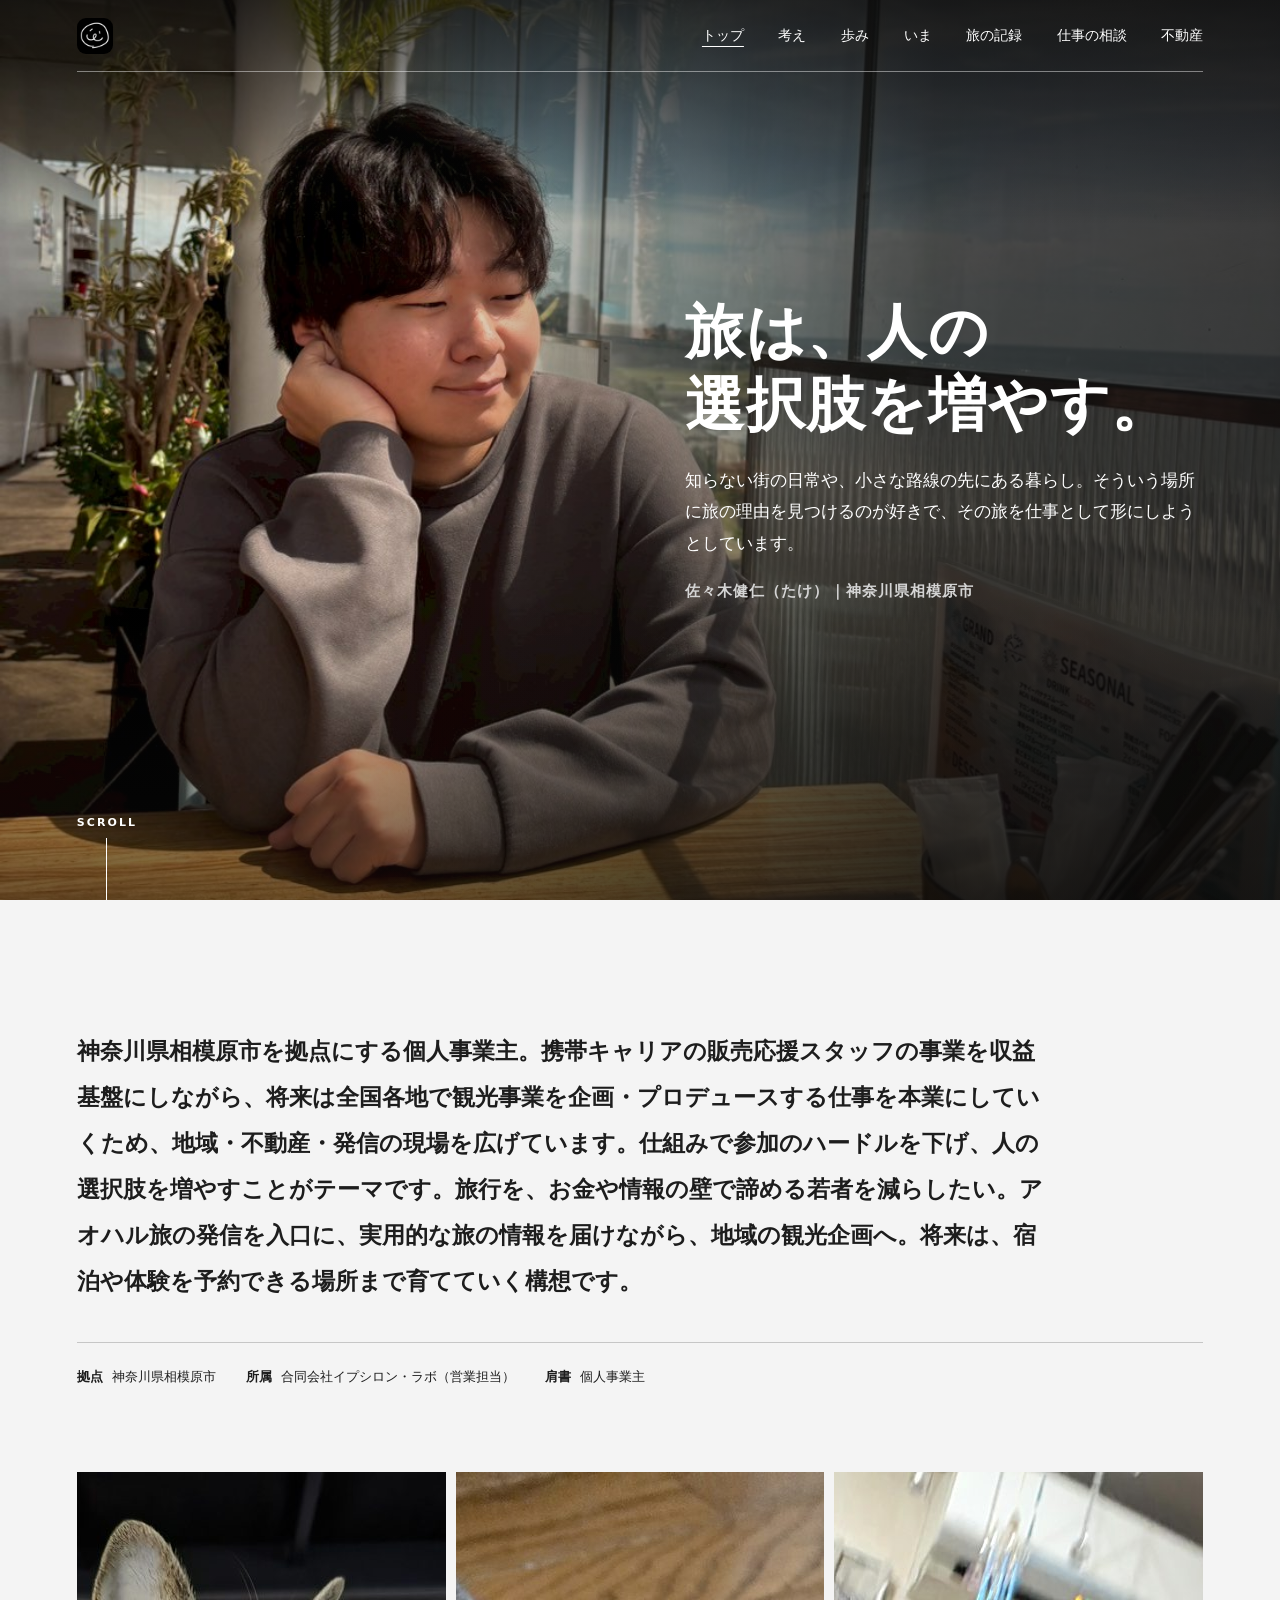
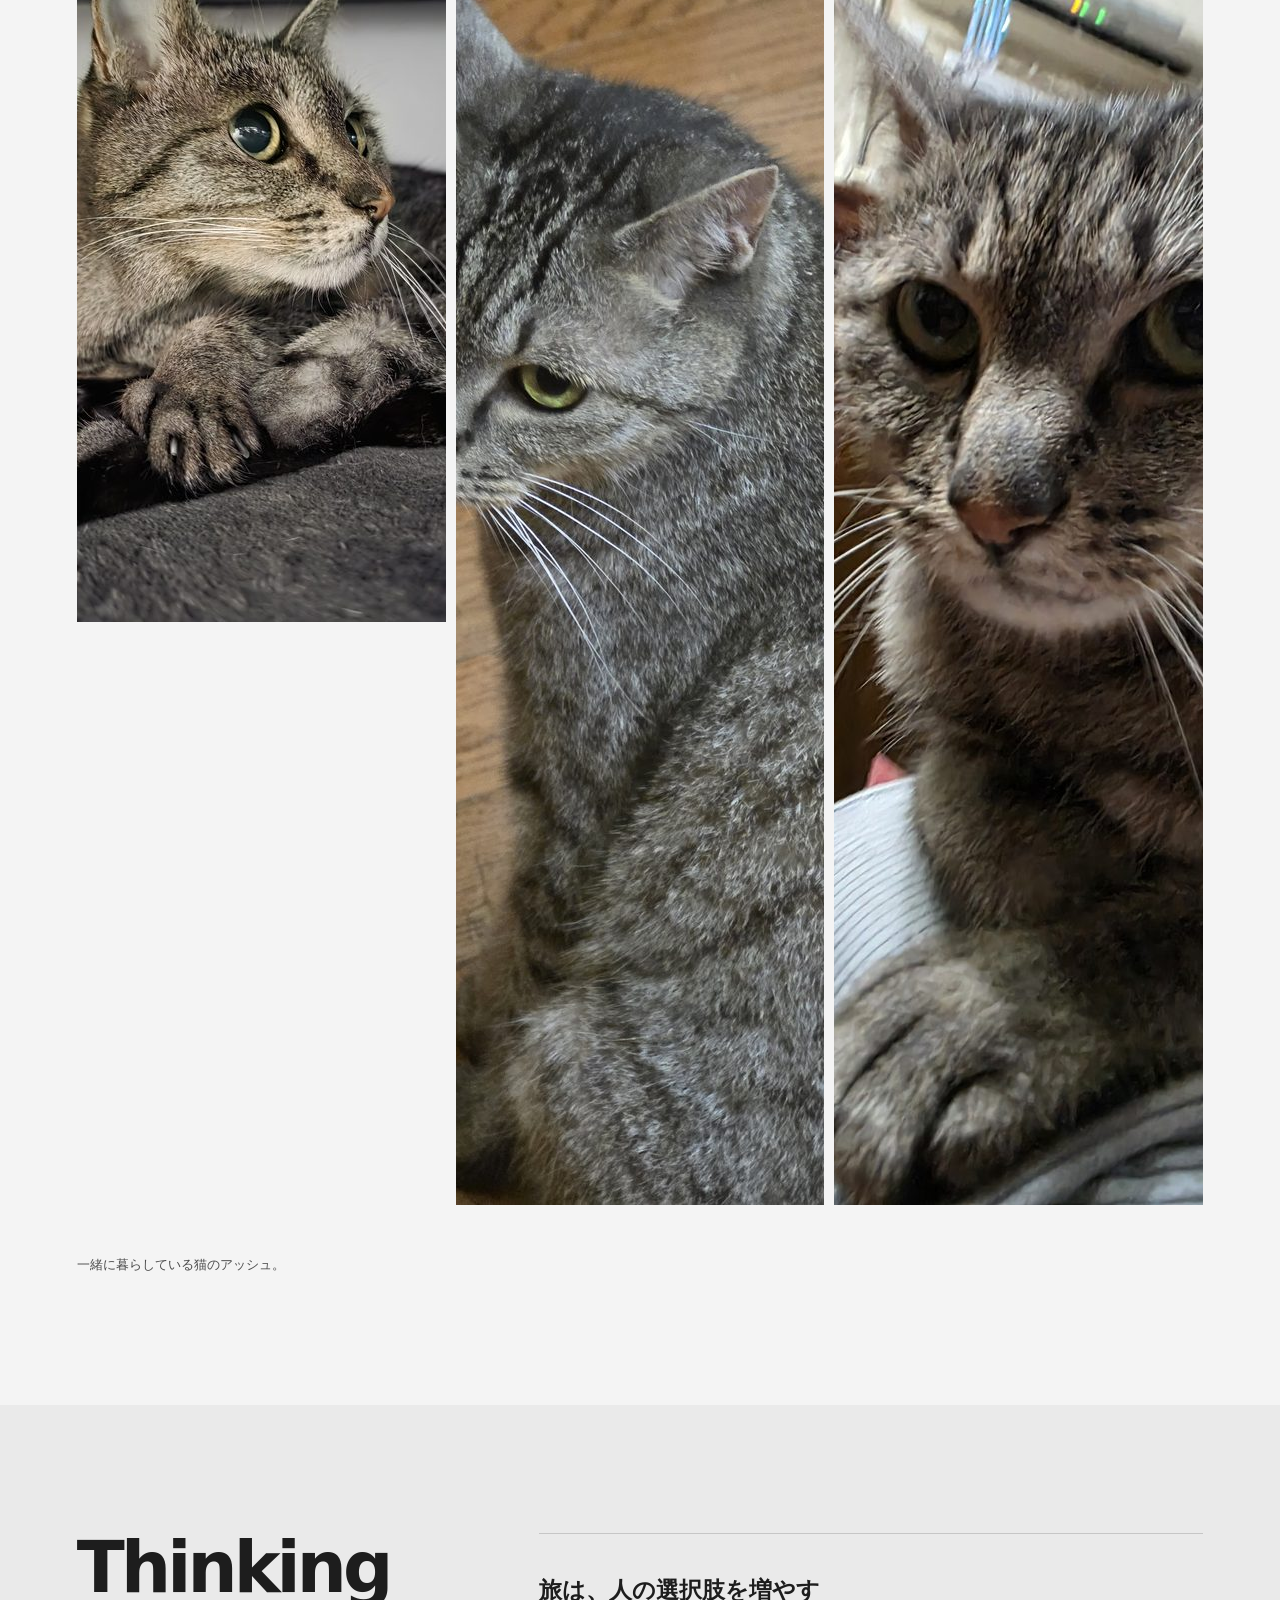
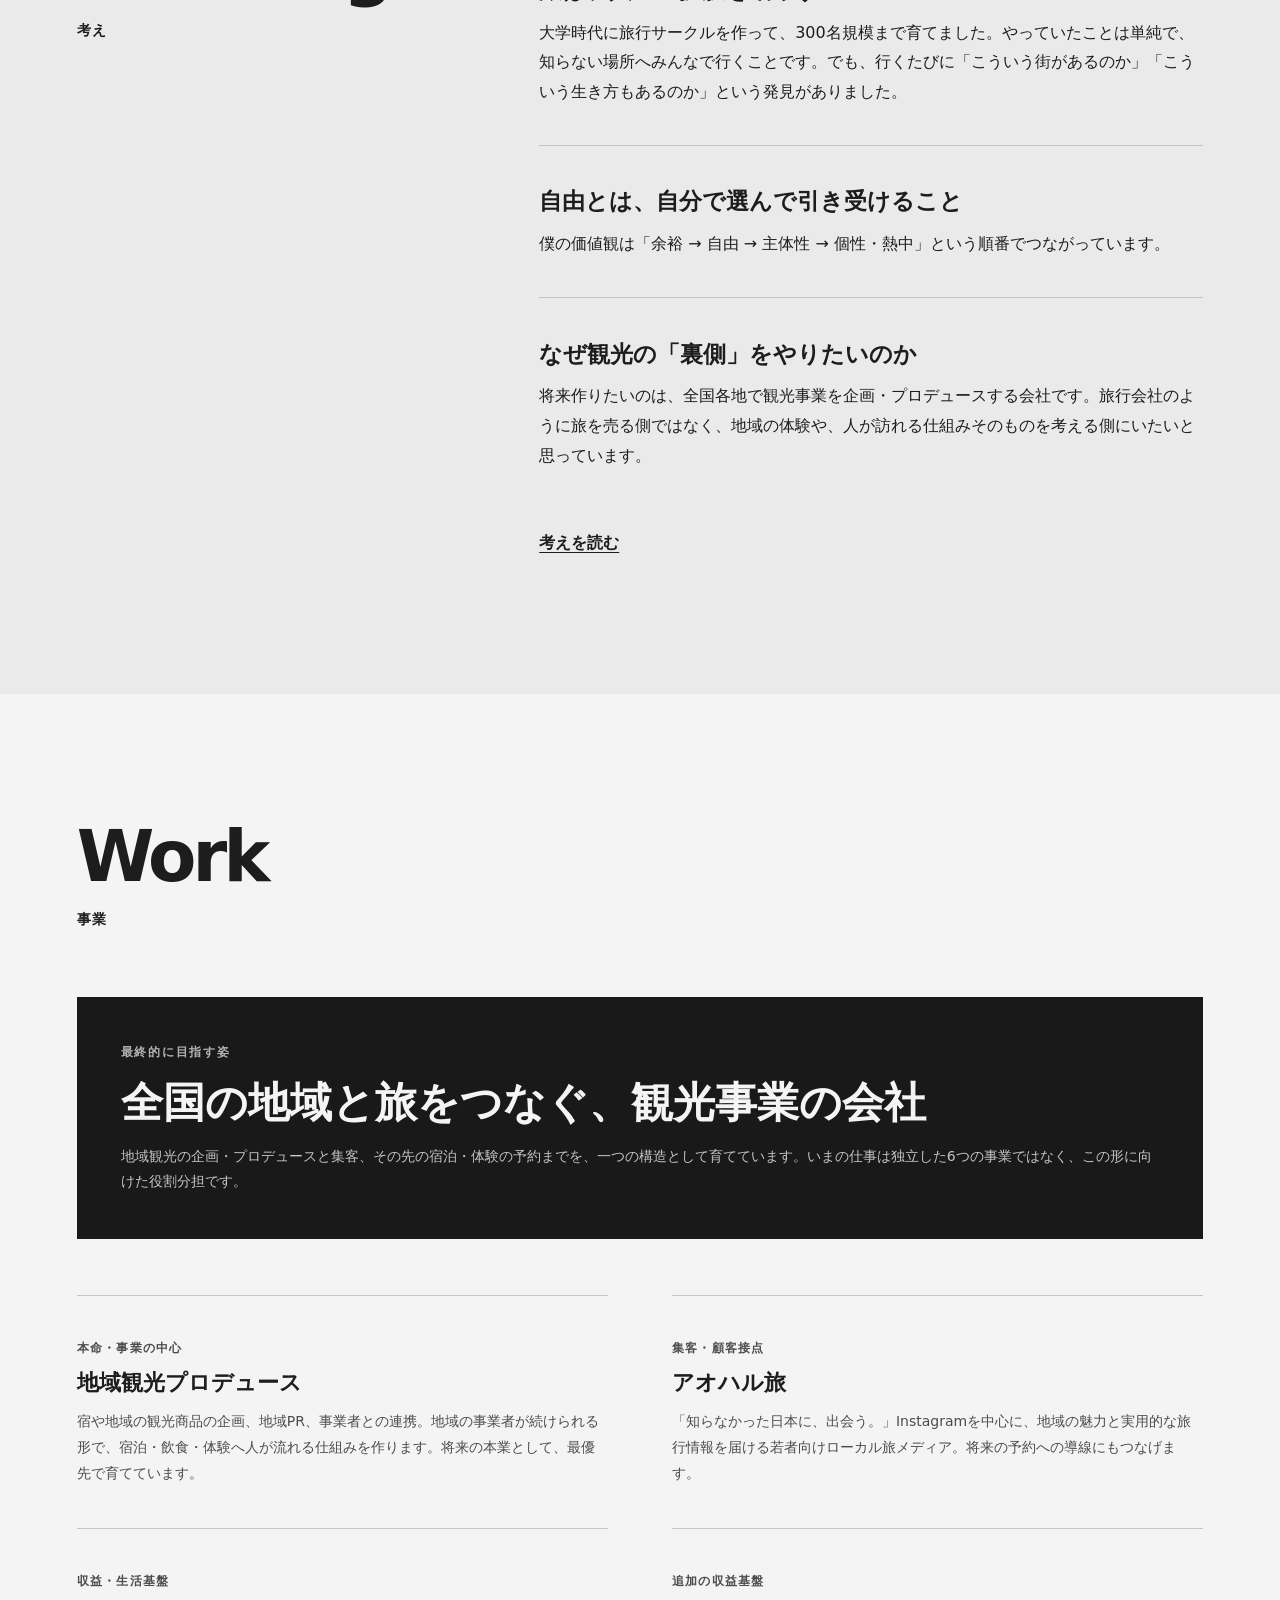
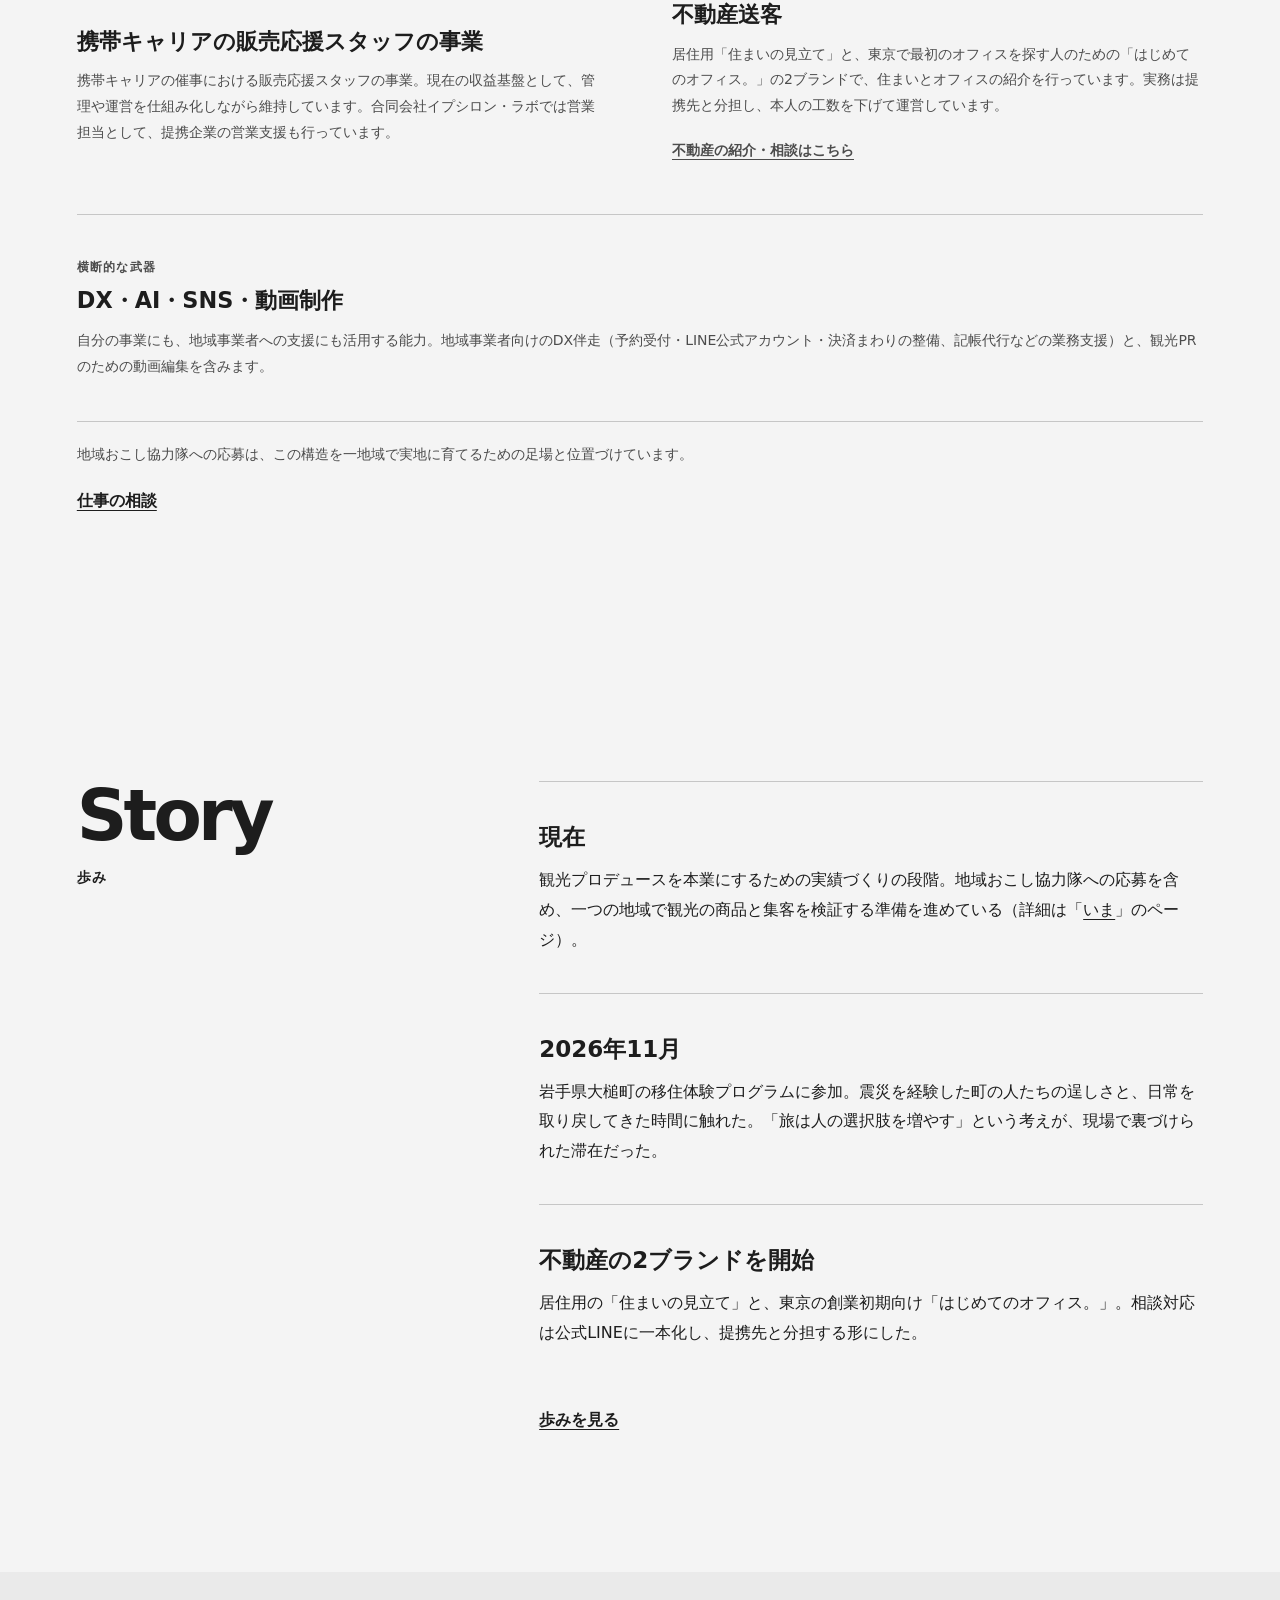
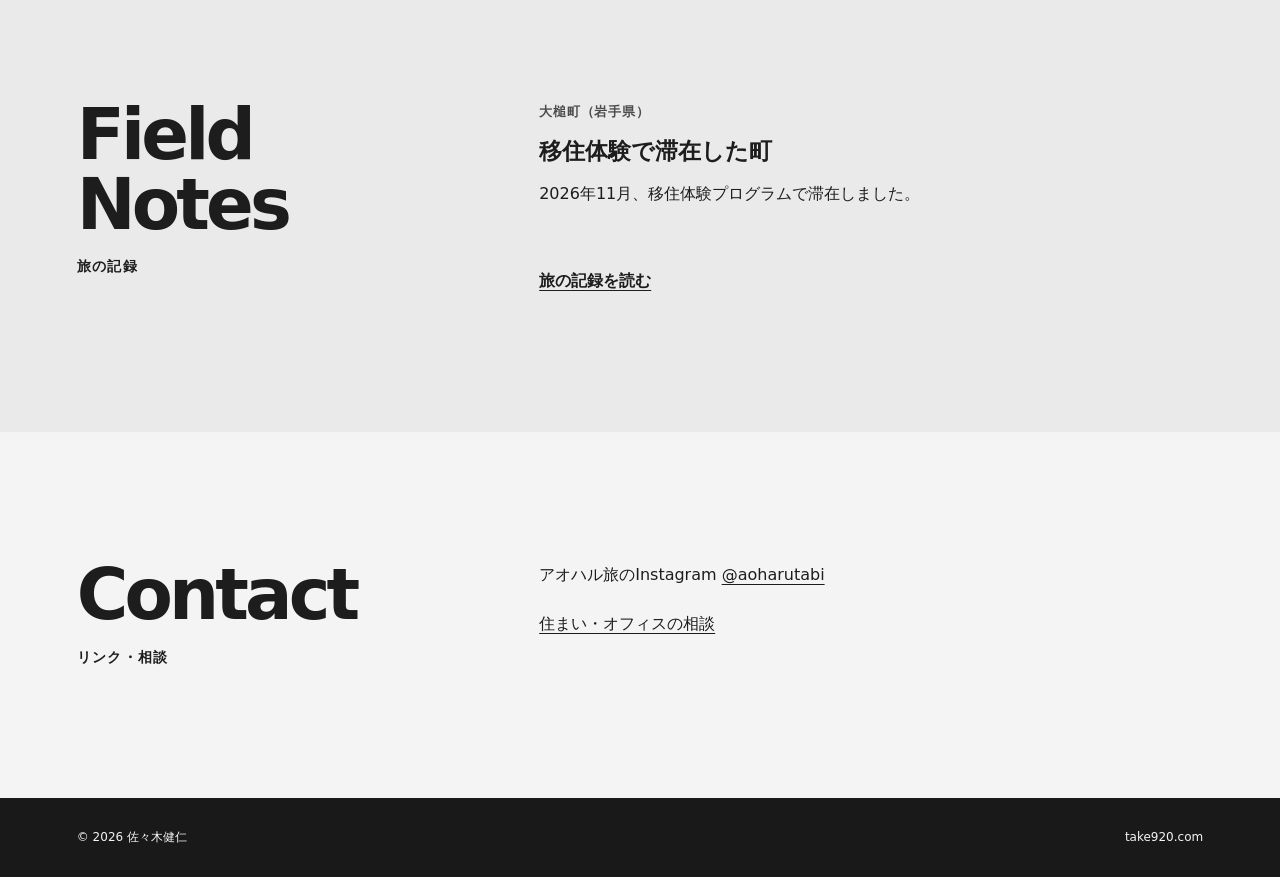
==== commit 5050fdd7: "Add Ash the cat photos to top page intro" ====
--- a/index.html
+++ b/index.html
@@ -5,7 +5,7 @@
 <meta name="viewport" content="width=device-width, initial-scale=1.0">
 <title>佐々木健仁（たけ）｜TAKE920</title>
 <meta name="description" content="神奈川県相模原市の個人事業主、佐々木健仁（たけ）の紹介サイト。携帯キャリアの販売応援スタッフの事業を収益基盤に、全国各地で観光事業を企画・プロデュースする会社づくりを目指しています。">
-<link rel="stylesheet" href="./style.css?v=4">
+<link rel="stylesheet" href="./style.css?v=5">
 </head>
 <body class="home">
 <header>
@@ -42,6 +42,12 @@
       <div class="item"><dt>所属</dt><dd>合同会社イプシロン・ラボ（営業担当）</dd></div>
       <div class="item"><dt>肩書</dt><dd>個人事業主</dd></div>
     </dl>
+    <div class="cat-photos">
+      <img src="./ash-1.jpg" width="1000" height="750" alt="猫のアッシュの横顔" loading="lazy">
+      <img src="./ash-2.jpg" width="1000" height="1333" alt="木の床の上でくつろぐ猫のアッシュ" loading="lazy">
+      <img src="./ash-3.jpg" width="1000" height="1333" alt="猫のアッシュの正面の顔" loading="lazy">
+    </div>
+    <p class="cat-caption">一緒に暮らしている猫のアッシュ。</p>
   </div>
 
   <section class="panel vision">
--- a/style.css
+++ b/style.css
@@ -123,6 +123,9 @@
 .estate .intro .lead + .lead { font-size: clamp(16px, 1.65vw, 20px); font-weight: 400; }
 .meta { display: flex; flex-wrap: wrap; gap: 8px 30px; padding-top: 22px; border-top: 1px solid var(--rule); font-size: 13px; }
 .meta dt, .meta dd { display: inline; }
+.cat-photos { display: grid; grid-template-columns: repeat(3, minmax(0, 1fr)); gap: 10px; margin-top: clamp(26px, 4vw, 44px); }
+.cat-photos img { display: block; width: 100%; aspect-ratio: 4 / 3; object-fit: cover; }
+.cat-caption { margin-top: 10px; color: var(--secondary); font-size: 13px; }
 .meta dt { margin-right: 9px; font-weight: 700; }
 
 .panel { padding-block: clamp(65px, 10vw, 145px); }
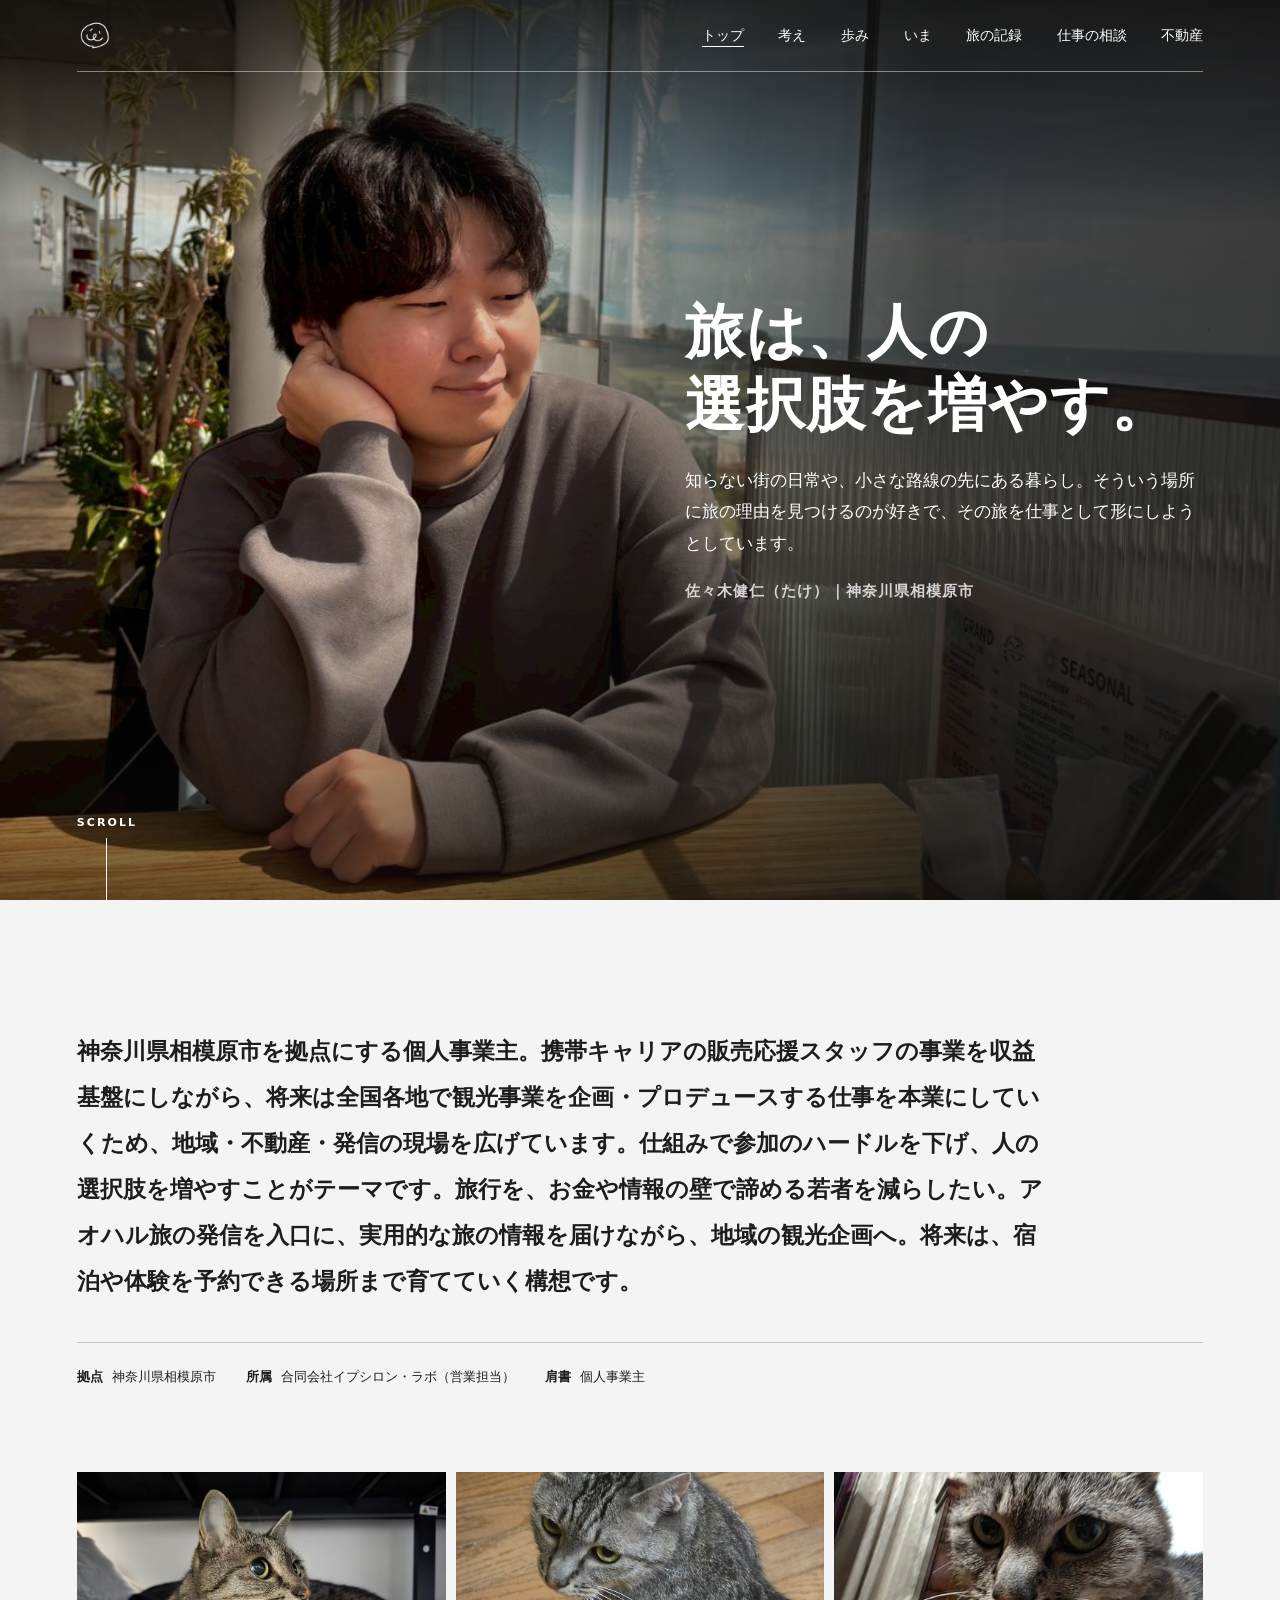
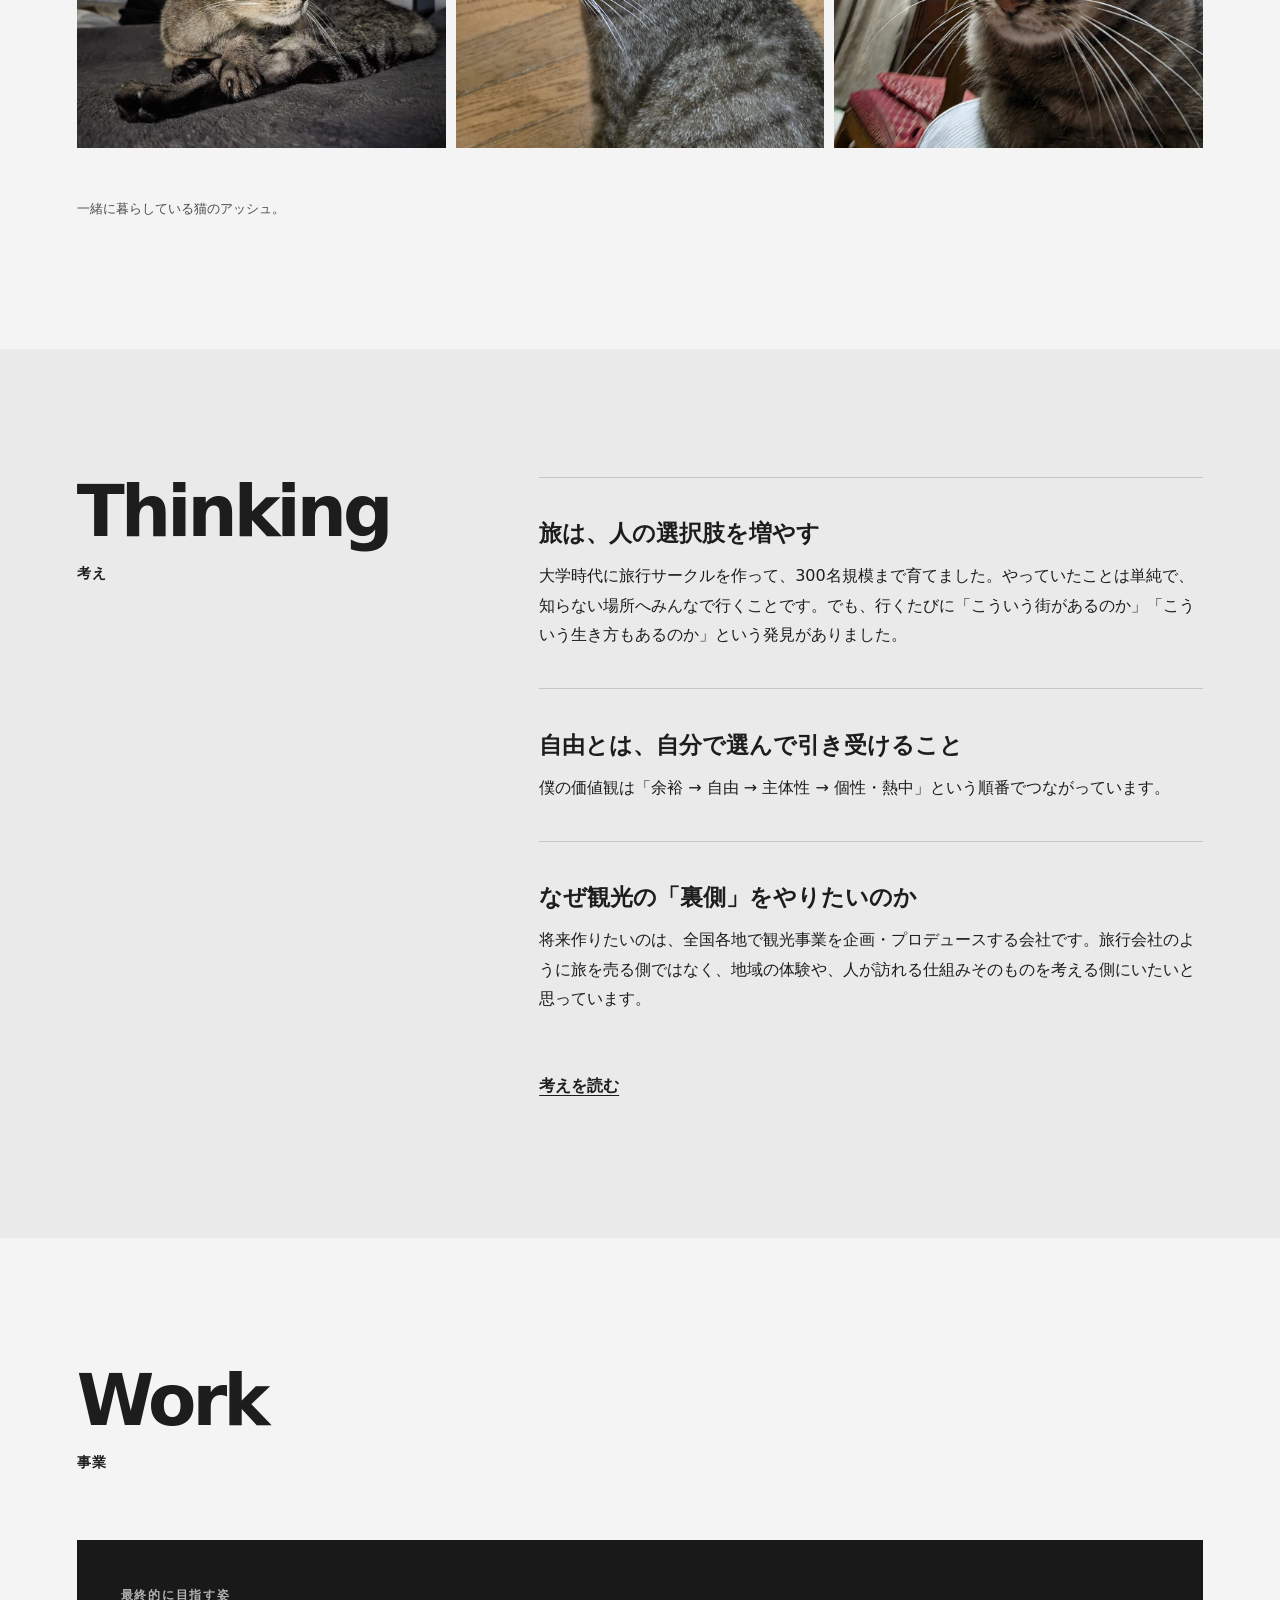
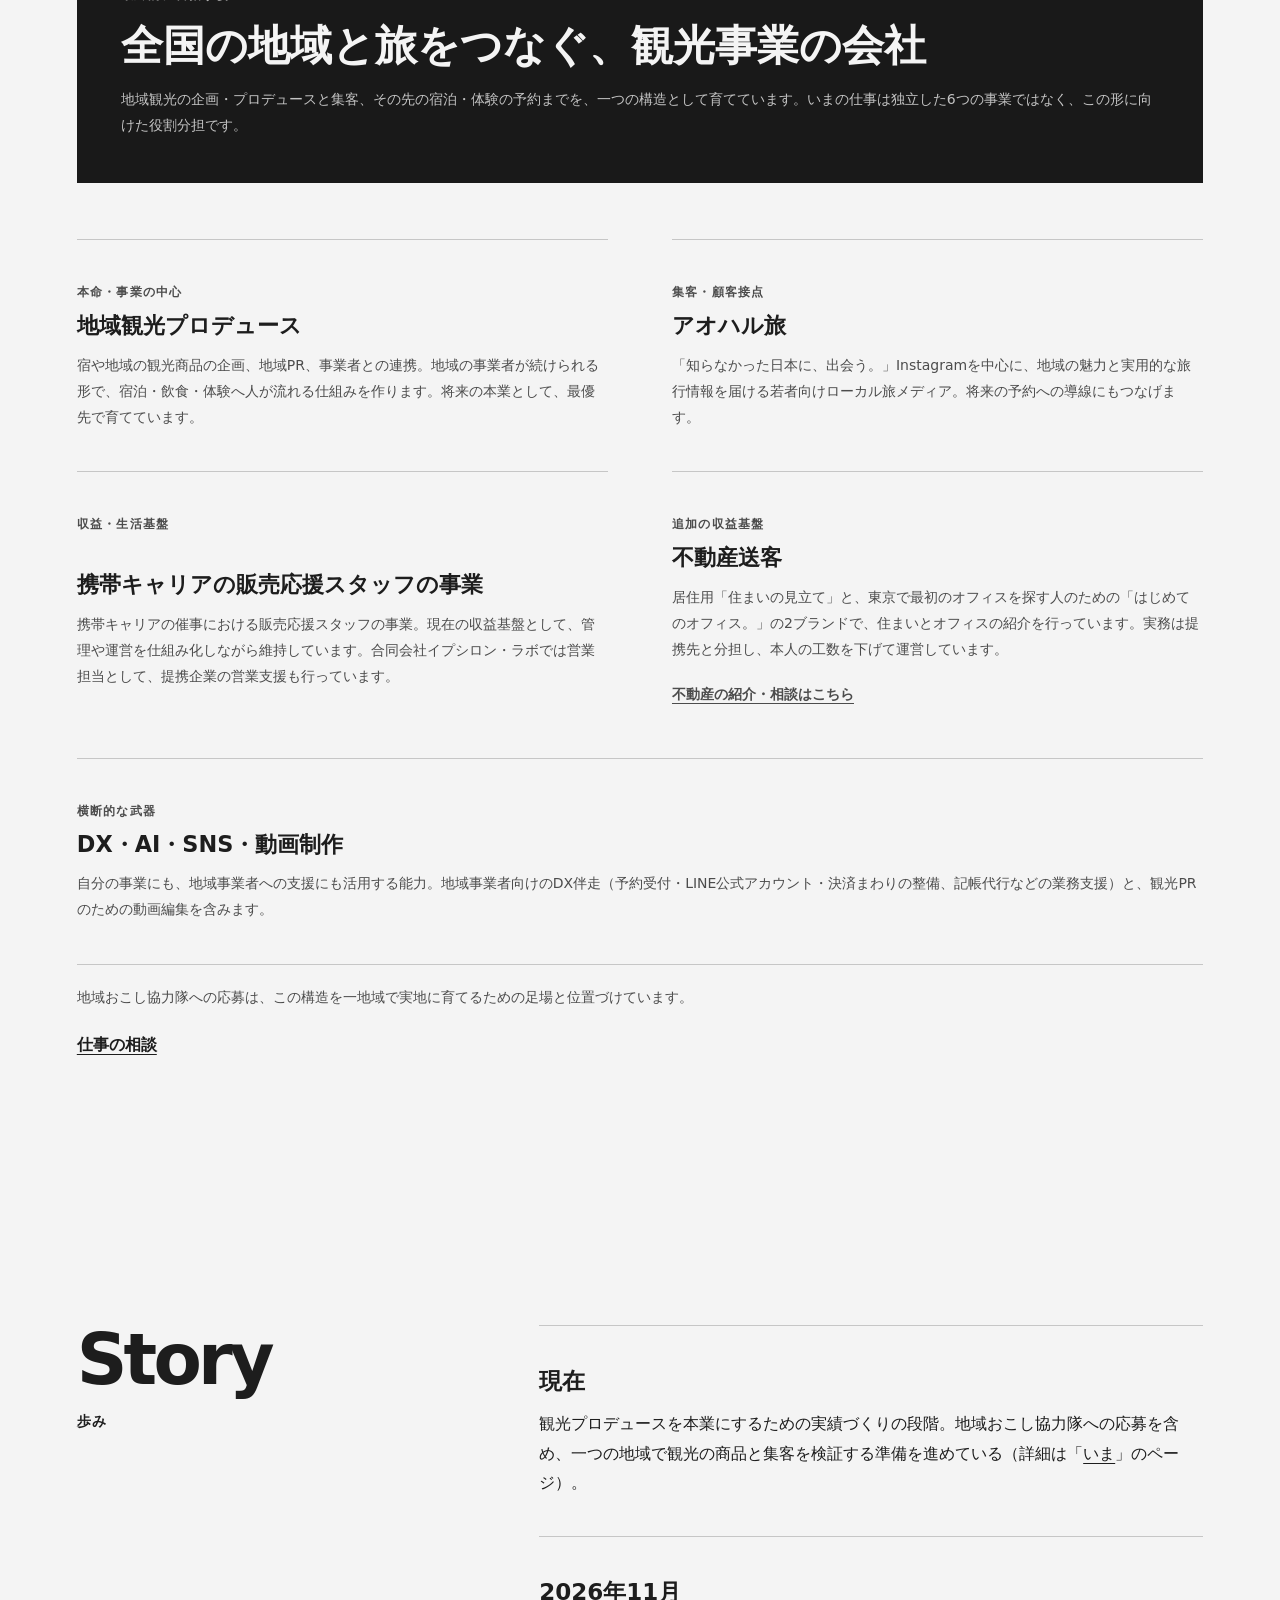
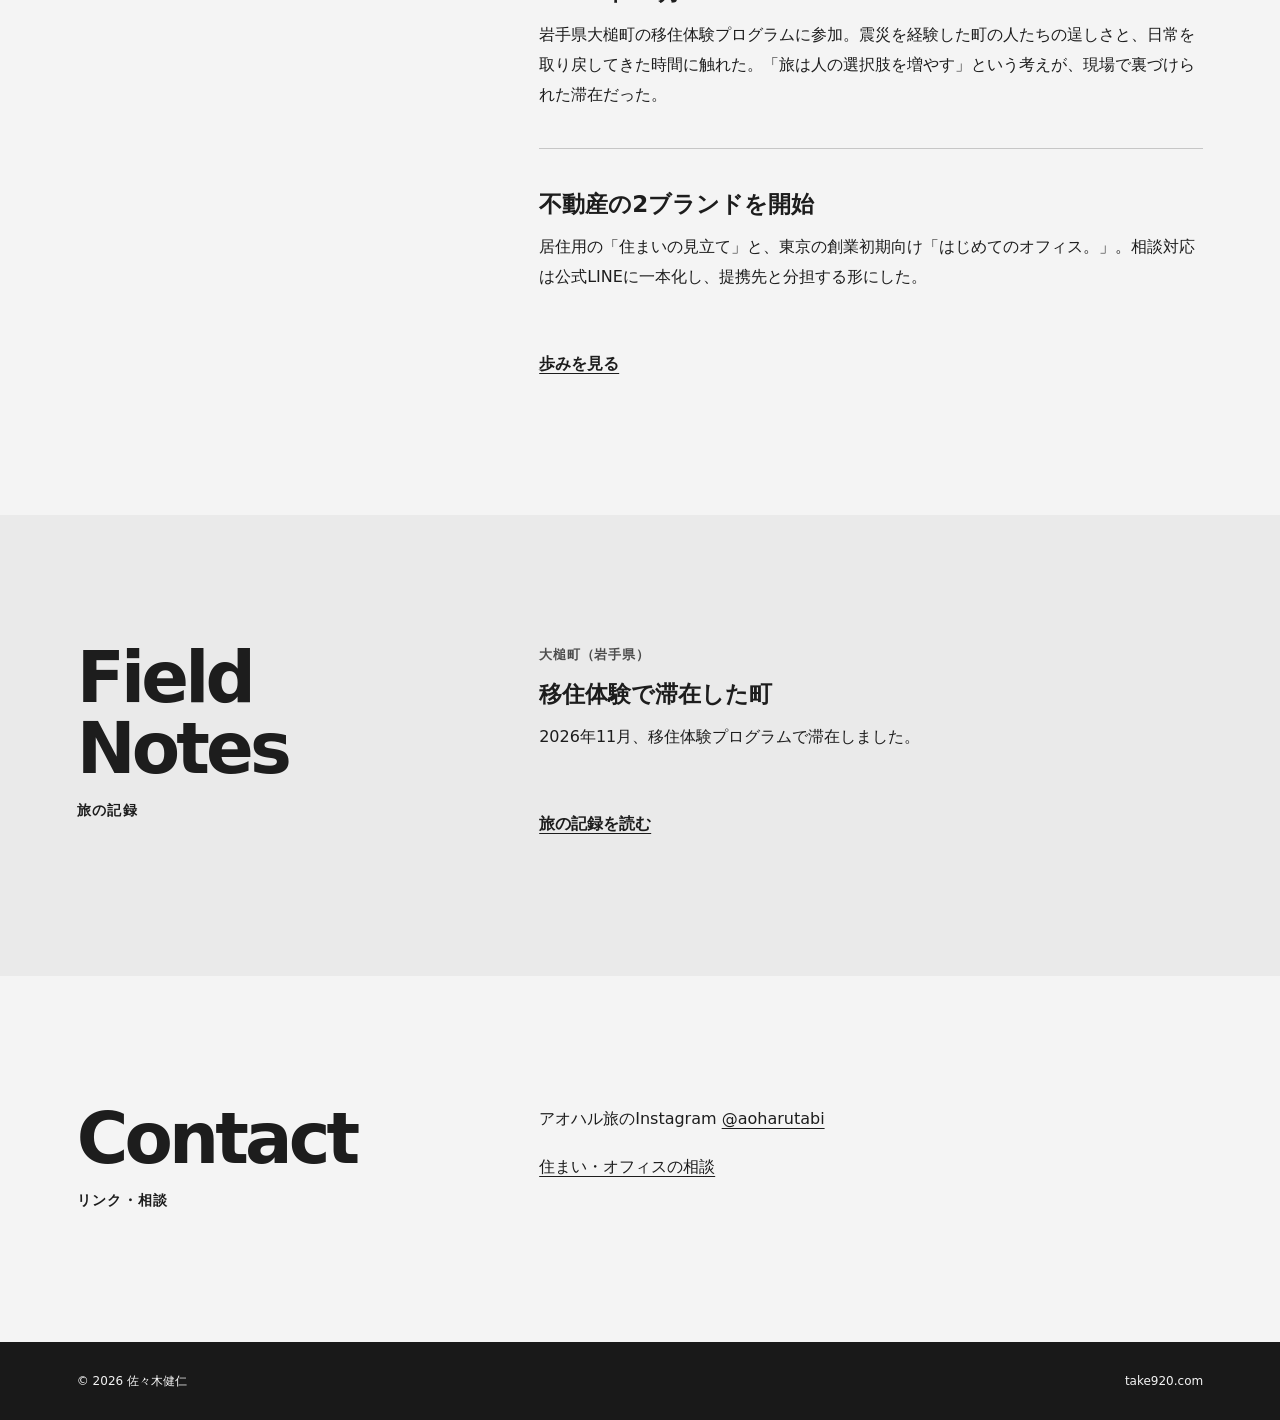
==== commit 9ef0d9cf: "Transparent logo and mobile-friendly cat photos" ====
--- a/index.html
+++ b/index.html
@@ -5,12 +5,12 @@
 <meta name="viewport" content="width=device-width, initial-scale=1.0">
 <title>佐々木健仁（たけ）｜TAKE920</title>
 <meta name="description" content="神奈川県相模原市の個人事業主、佐々木健仁（たけ）の紹介サイト。携帯キャリアの販売応援スタッフの事業を収益基盤に、全国各地で観光事業を企画・プロデュースする会社づくりを目指しています。">
-<link rel="stylesheet" href="./style.css?v=5">
+<link rel="stylesheet" href="./style.css?v=6">
 </head>
 <body class="home">
 <header>
   <div class="header-inner">
-    <a class="logo" href="./" aria-label="トップページへ"><img src="./icon-face.png" width="36" height="36" alt=""></a>
+    <a class="logo" href="./" aria-label="トップページへ"><img src="./logo-face.png" width="36" height="36" alt=""></a>
     <nav aria-label="サイトナビゲーション">
       <a href="./" aria-current="page">トップ</a>
       <a href="./thinking/">考え</a>
@@ -43,9 +43,9 @@
       <div class="item"><dt>肩書</dt><dd>個人事業主</dd></div>
     </dl>
     <div class="cat-photos">
-      <img src="./ash-1.jpg" width="1000" height="750" alt="猫のアッシュの横顔" loading="lazy">
-      <img src="./ash-2.jpg" width="1000" height="1333" alt="木の床の上でくつろぐ猫のアッシュ" loading="lazy">
-      <img src="./ash-3.jpg" width="1000" height="1333" alt="猫のアッシュの正面の顔" loading="lazy">
+      <figure class="cat-photo"><img src="./ash-1.jpg" width="1000" height="750" alt="猫のアッシュの横顔" loading="lazy"></figure>
+      <figure class="cat-photo"><img src="./ash-2.jpg" width="1000" height="1333" alt="木の床の上でくつろぐ猫のアッシュ" loading="lazy"></figure>
+      <figure class="cat-photo"><img src="./ash-3.jpg" width="1000" height="1333" alt="猫のアッシュの正面の顔" loading="lazy"></figure>
     </div>
     <p class="cat-caption">一緒に暮らしている猫のアッシュ。</p>
   </div>
--- a/style.css
+++ b/style.css
@@ -46,7 +46,7 @@
 .wordmark { font-size: clamp(15px, 2vw, 23px); font-weight: 900; letter-spacing: .12em; }
 nav { display: flex; flex-wrap: wrap; justify-content: flex-end; gap: 4px clamp(12px, 2.7vw, 40px); }
 .logo { display: inline-flex; flex: none; }
-.logo img { display: block; width: 36px; height: 36px; border-radius: 9px; }
+.logo img { display: block; width: 36px; height: 36px; }
 nav a { padding-block: 10px; font-size: clamp(11px, 1.1vw, 14px); text-decoration: none; }
 nav a:hover { text-decoration: underline; }
 
@@ -124,7 +124,8 @@
 .meta { display: flex; flex-wrap: wrap; gap: 8px 30px; padding-top: 22px; border-top: 1px solid var(--rule); font-size: 13px; }
 .meta dt, .meta dd { display: inline; }
 .cat-photos { display: grid; grid-template-columns: repeat(3, minmax(0, 1fr)); gap: 10px; margin-top: clamp(26px, 4vw, 44px); }
-.cat-photos img { display: block; width: 100%; aspect-ratio: 4 / 3; object-fit: cover; }
+.cat-photo { position: relative; aspect-ratio: 4 / 3; overflow: hidden; margin: 0; }
+.cat-photo img { position: absolute; inset: 0; display: block; width: 100%; height: 100%; object-fit: cover; }
 .cat-caption { margin-top: 10px; color: var(--secondary); font-size: 13px; }
 .meta dt { margin-right: 9px; font-weight: 700; }
 
@@ -206,6 +207,9 @@
   nav { flex-wrap: nowrap; overflow-x: auto; max-width: 100%; scrollbar-width: none; -webkit-overflow-scrolling: touch; }
   nav::-webkit-scrollbar { display: none; }
   nav a { flex: none; }
+  .cat-photos { grid-template-columns: 1fr; gap: 14px; }
+  .cat-photo { aspect-ratio: auto; }
+  .cat-photo img { position: static; height: auto; }
 }
 
 @media (prefers-reduced-motion: no-preference) {
